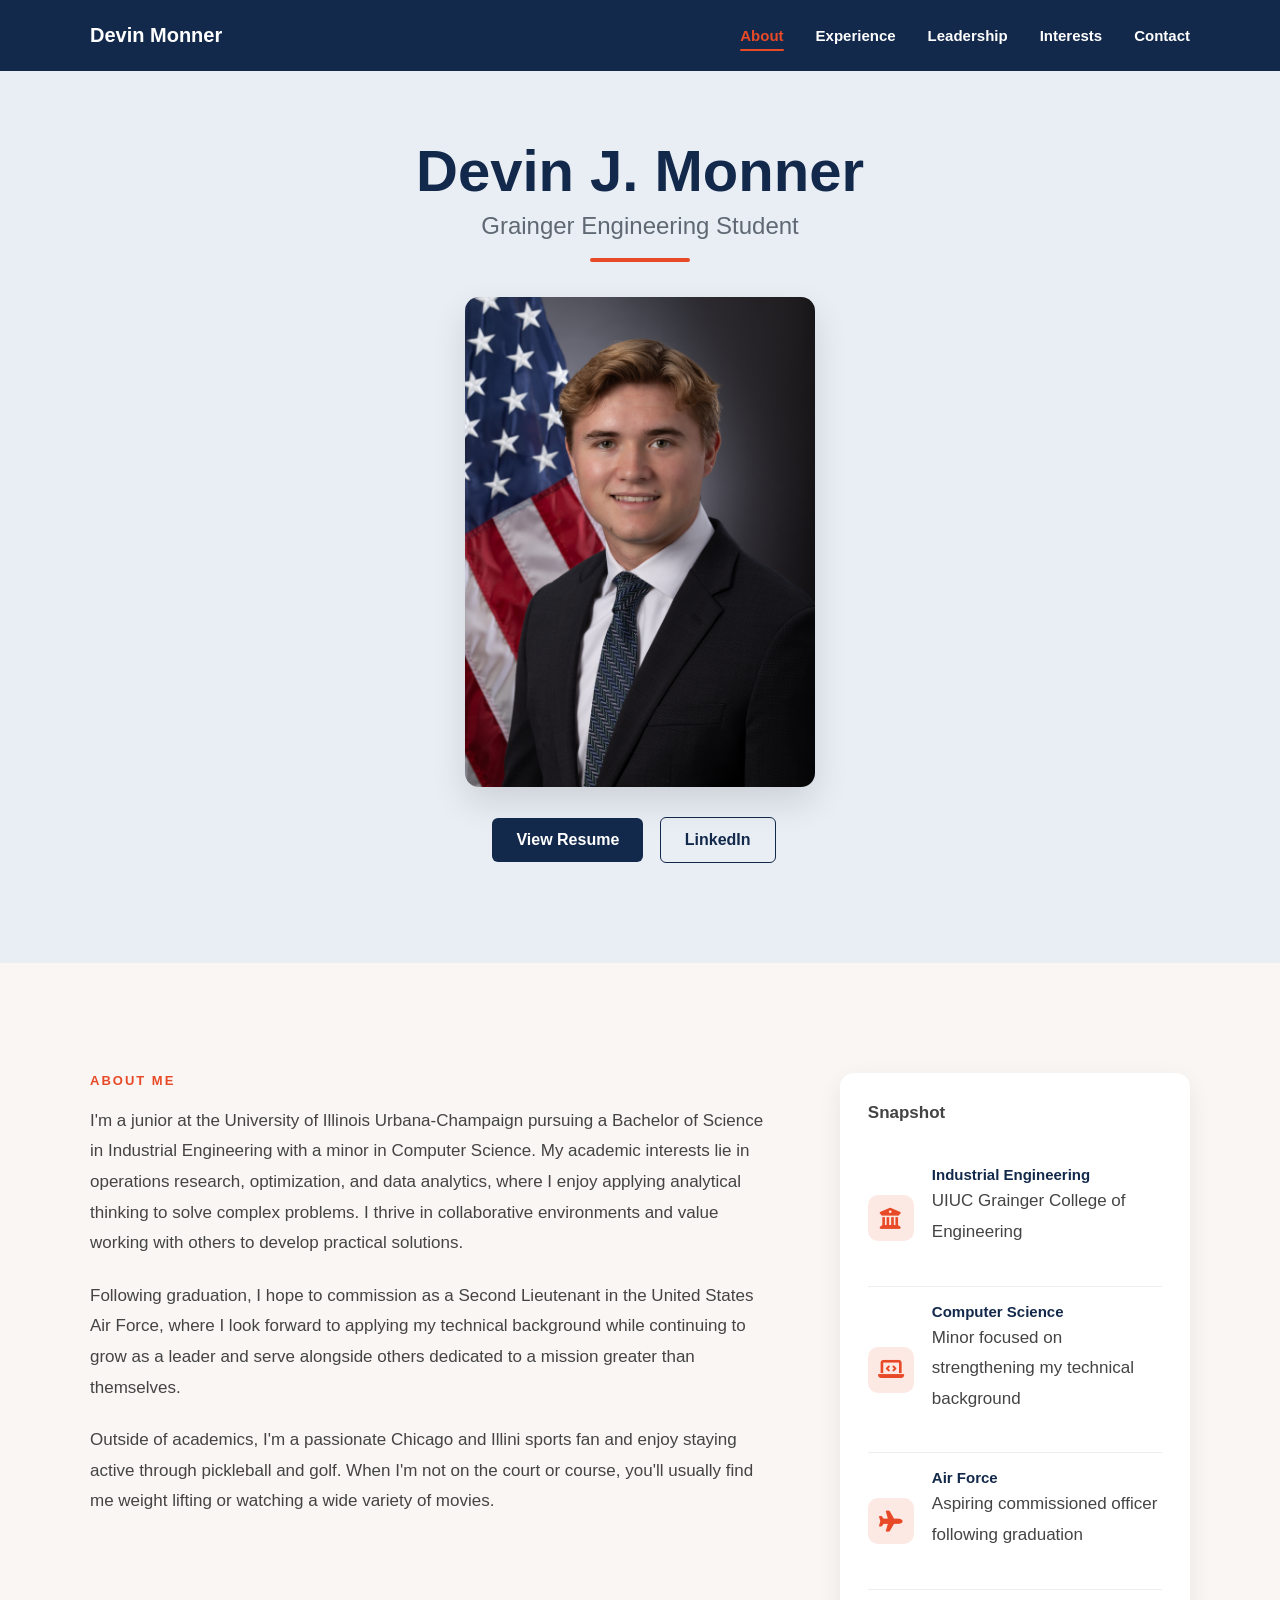
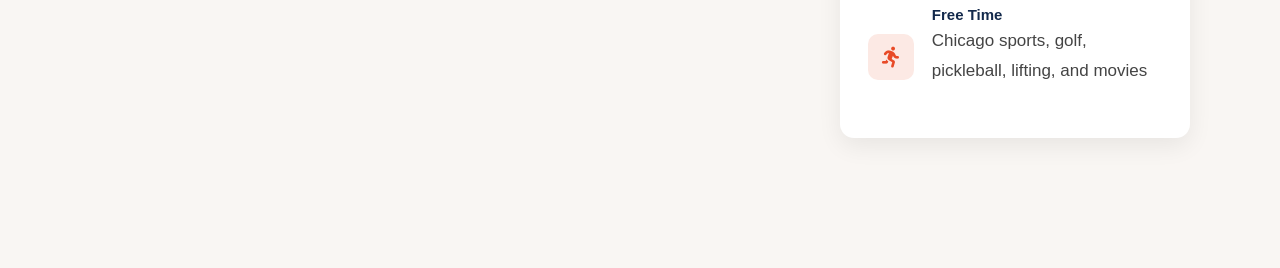
==== index.html @ 485c4b0b "Initial Website Launch" ====
<!DOCTYPE html>
<html lang="en">
<head>
    <meta charset="UTF-8">
    <meta name="viewport" content="width=device-width, initial-scale=1.0">
    <title>Devin Monner</title>
    <link rel="stylesheet" href="style.css">
    <link rel="stylesheet" href="https://cdnjs.cloudflare.com/ajax/libs/font-awesome/6.5.1/css/all.min.css">
</head>

<body>
    <nav class="navbar">
        <a href="index.html" class="logo">Devin Monner</a>
        <ul class="nav-links">
            <li><a href="#about" class="active">About</a></li>
            <li><a href="experience.html">Experience</a></li>
            <li><a href="involvement.html">Leadership</a></li>
            <li><a href="interests.html">Interests</a></li>
            <li><a href="contact.html">Contact</a></li>
        </ul>
    </nav>
    <div class="hero">
        <div class="hero-text">
            <h1>Devin J. Monner</h1>
            <h2>Grainger Engineering Student</h2>
             <div class="hero-image">
            <img src="images/Devin_Monner.jpeg" alt="Professional headshot of Devin Monner">
            </div>
            <div class="hero-buttons">
                <a href="documents/Resume - Devin Monner.pdf" target="_blank" rel="noopener noreferrer" class="button">View Resume</a>
                <a href="https://www.linkedin.com/in/dmonner12" class="button secondary"
                    target="_blank"
                    rel="noopener noreferrer"
                    class="button secondary">
                    LinkedIn
                </a>
            </div>
        </div>
    </div>
    <section class="about-section" id="about">
        <div class="about-grid">
            <div class="about-content">
                <p class="section-label">About Me</p>
                <p>
                    I'm a junior at the University of Illinois Urbana-Champaign pursuing a Bachelor of Science in Industrial Engineering with a minor in Computer Science. My academic interests lie in operations research, optimization, and data analytics, where I enjoy applying analytical thinking to solve complex problems. I thrive in collaborative environments and value working with others to develop practical solutions.
                </p>
                <p>
                    Following graduation, I hope to commission as a Second Lieutenant in the United States Air Force, where I look forward to applying my technical background while continuing to grow as a leader and serve alongside others dedicated to a mission greater than themselves.
                </p>
                <p>
                    Outside of academics, I'm a passionate Chicago and Illini sports fan and enjoy staying active through pickleball and golf. When I'm not on the court or course, you'll usually find me weight lifting or watching a wide variety of movies.
                </p>
            </div>
            <div class="about-card">
                <p class="about-card-title">Snapshot</p>
                <div class="about-item">
                    <div class="about-icon">
                        <i class="fa-solid fa-building-columns"></i>
                    </div>
                    <div>
                        <h3>Industrial Engineering</h3>
                        <p>UIUC Grainger College of Engineering</p>
                    </div>
                </div>
                <div class="about-item">
                    <div class="about-icon">
                        <i class="fa-solid fa-laptop-code"></i>
                    </div>
                    <div>
                        <h3>Computer Science</h3>
                        <p>Minor focused on strengthening my technical background</p>
                    </div>
                </div>
                <div class="about-item">
                    <div class="about-icon">
                        <i class="fa-solid fa-plane"></i>
                    </div>
                    <div>
                        <h3>Air Force</h3>
                        <p>Aspiring commissioned officer following graduation</p>
                    </div>
                </div>
                <div class="about-item">
                    <div class="about-icon">
                        <i class="fa-solid fa-person-running"></i>
                    </div>
                    <div>
                        <h3>Free Time</h3>
                        <p>Chicago sports, golf, pickleball, lifting, and movies</p>
                    </div>
                </div>
            </div>
        </div>
    </section>
</body>
</html>
---- style.css ----
* {
    box-sizing: border-box;
}

html {
    scroll-behavior: smooth;
}

body {
    margin: 0;
    background-color: #f9f6f3;
    font-family: Arial, sans-serif;
    color: #222222;
}

:root {
    --chicago-blue: #41B6E6;
    --chicago-red: #E4002B;
    --chicago-light-blue: #eef8fc;
}

/* NAVBAR */

.navbar {
    width: min(90%, 1100px);
    margin: 0 auto;
    padding: 24px 0;

    display: flex;
    justify-content: space-between;
    align-items: center;

    position: sticky;
    top: 0;
    z-index: 1000;

    background-color: #13294B;
}

.navbar::before {
    content: "";
    position: absolute;
    top: 0;
    bottom: 0;
    left: 50%;

    width: 100vw;

    transform: translateX(-50%);

    background-color: #13294B;
    z-index: -1;
}

.logo {
    color: white;
    font-size: 20px;
    font-weight: bold;
    text-decoration: none;
}

.nav-links {
    display: flex;
    gap: 32px;

    margin: 0;
    padding: 0;

    list-style: none;
}

.nav-links a {
    text-decoration: none;
    color: white;
    font-size: 15px;
    font-weight: 600;

    transition: color 0.2s ease;
}

.nav-links a:hover {
    color: #E84A27;
}

.nav-links a.active {
    color: #E84A27;
    position: relative;
}

.nav-links a.active::after {
    content: "";
    position: absolute;
    left: 0;
    bottom: -7px;

    width: 100%;
    height: 2px;

    background-color: #E84A27;
    border-radius: 2px;
}

/* HERO */

.hero {
    width: min(90%, 900px);
    margin: 0 auto;
    padding: 70px 0 100px;

    display: flex;
    flex-direction: column;
    align-items: center;

    text-align: center;

    position: relative;
}

.hero::before {
    content: "";
    position: absolute;
    top: 0;
    bottom: 0;
    left: 50%;

    width: 100vw;

    transform: translateX(-50%);

    background-color: #e9eef5;
    z-index: -1;
}

.hero-text {
    width: 100%;
    text-align: center;
}

.hero-text h1 {
    margin: 0 0 10px;
    
    font-size: 58px;
    line-height: 1.05;

    color: #13294B;
}

.hero-text h2 {
    margin: 0 0 35px;

    font-size: 24px;
    font-weight: 400;

    color: #5F6873;
}

.hero-text h2::after {
    content: "";
    display: block;

    width: 100px;
    height: 4px;

    margin: 18px auto 0;

    background-color: #E84A27;
    border-radius: 2px;
}

.hero-buttons {
    width: 100%;
    margin-top: 30px;
    text-align: center;
}

.button {
    display: inline-block;

    padding: 13px 24px;

    background-color: #13294B;
    color: white;

    text-decoration: none;
    font-weight: 600;

    border-radius: 6px;

    margin-right: 12px;

    transition:
        transform 0.2s ease,
        background-color 0.2s ease;
}

.button:hover {
    background-color: #173d73;
    transform: translateY(-2px);
}

.secondary {
    background-color: transparent;
    color: #13294B;

    border: 1px solid #13294B;
}

.secondary:hover {
    background-color: #13294B;
    color: white;
}

.hero-image {
    width: 100%;
    display: flex;
    justify-content: center;
    align-items: center;
}

.hero-image img {
    width: 350px;
    max-width: 100%;
    display: block;
    margin: 0 auto;

    border-radius: 14px;
    box-shadow: 0 15px 35px rgba(0, 0, 0, 0.12);
}

/* ABOUT */

.about-section {
    width: min(90%, 1100px);
    margin: 0 auto;

    padding: 110px 0 130px;

    scroll-margin-top: 80px;
}

.about-grid {
    display: grid;
    grid-template-columns: 1.65fr 0.85fr;
    gap: 70px;
    align-items: start;
}

.about-content {
    text-align: left;
}

.section-label {
    margin: 0 0 18px;

    color: #E84A27;

    font-size: 13px;
    font-weight: 700;

    text-transform: uppercase;
    letter-spacing: 2px;
}

.about-content h2 {
    margin: 0 0 30px;

    max-width: 650px;

    font-size: 34px;
    line-height: 1.25;
    font-weight: 700;

    color: #13294B;
}

.about-section p:not(.section-label) {
    margin: 0 0 22px;

    color: #444444;

    font-size: 17px;
    line-height: 1.8;
}

/* ABOUT CARD */

.about-card {
    padding: 25px 28px;

    background-color: #ffffff;
    border-radius: 14px;

    box-shadow: 0 8px 25px rgba(0, 0, 0, 0.07);
}

.about-card-title {
    margin: 0 0 12px;

    color: #13294B;

    font-size: 18px;
    font-weight: 700;
}

.about-item {
    display: flex;
    align-items: center;
    gap: 18px;

    padding: 16px 0;

    border-bottom: 1px solid #eeeeee;
}

.about-item:last-child {
    border-bottom: none;
    padding-bottom: 4px;
}

.about-icon {
    width: 46px;
    height: 46px;

    flex-shrink: 0;

    display: flex;
    align-items: center;
    justify-content: center;

    background-color: #fce9e4;
    color: #E84A27;

    font-size: 21px;

    border-radius: 10px;
}

.about-item h3 {
    margin: 0 0 3px;

    color: #13294B;

    font-size: 15px;
}

.about-item p {
    margin: 0;

    color: #666666;

    font-size: 13px;
    line-height: 1.4;
}

/* EXPERIENCE HERO */

.experience-hero {
    width: min(90%, 900px);
    margin: 0 auto;
    padding: 70px 0;

    position: relative;

    text-align: center;
}

.experience-hero::before {
    content: "";
    position: absolute;
    top: 0;
    bottom: 0;
    left: 50%;

    width: 100vw;

    transform: translateX(-50%);

    background-color: #e9eef5;
    z-index: -1;
}

.experience-hero h1 {
    margin: 0;

    color: #13294B;

    font-size: 58px;
    line-height: 1.05;
}

.experience-hero h1::after {
    content: "";
    display: block;

    width: 100px;
    height: 4px;

    margin: 18px auto 22px;

    background-color: #E84A27;
    border-radius: 2px;
}

/* FEATURED EXPERIENCE */

.experience-section {
    width: min(90%, 1100px);
    margin: 0 auto;
    padding: 80px 0;
}

.experience-heading {
    display: flex;
    justify-content: space-between;
    align-items: flex-start;
    gap: 40px;

    padding-bottom: 30px;

    border-bottom: 1px solid #d8dee7;
}

.experience-company {
    margin: 0 0 10px;

    color: #E84A27;

    font-size: 14px;
    font-weight: 700;

    text-transform: uppercase;
    letter-spacing: 1.5px;
}

.experience-location {
    margin: 0;

    color: #5F6873;

    font-size: 16px;
}

.experience-date {
    flex-shrink: 0;

    margin: 4px 0 0;
    padding: 10px 16px;

    background-color: #e9eef5;
    color: #13294B;

    font-size: 14px;
    font-weight: 700;

    border-radius: 20px;
}

.experience-overview {
    max-width: 850px;
    margin: 32px 0 0;

    color: #444444;

    font-size: 17px;
    line-height: 1.8;
}

/* PROJECT LONGSHOT */

.longshot-section {
    margin-top: 60px;

    display: grid;
    grid-template-columns: 1fr 1.15fr;
    align-items: center;
    gap: 55px;

    padding: 45px;

    background-color: #e9eef5;
    border-radius: 14px;
}

.longshot-image img {
    width: 100%;
    height: 360px;

    display: block;

    object-fit: cover;

    border-radius: 10px;

    box-shadow: 0 12px 30px rgba(19, 41, 75, 0.15);
}

.project-label {
    margin: 0 0 12px;

    color: #E84A27;

    font-size: 13px;
    font-weight: 700;

    text-transform: uppercase;
    letter-spacing: 1.5px;
}

.longshot-content h3 {
    margin: 0 0 22px;

    color: #13294B;

    font-size: 30px;
    line-height: 1.2;
}

.longshot-content p:not(.project-label) {
    margin: 0 0 18px;

    color: #444444;

    font-size: 16px;
    line-height: 1.75;
}

.longshot-content p:last-child {
    margin-bottom: 0;
}

/* CYBER AND PENTAGON PROJECTS */

.project-grid {
    margin-top: 35px;

    display: grid;
    grid-template-columns: 0.8fr 1.2fr;
    gap: 35px;
}

.project-card {
    padding: 38px;

    background-color: #ffffff;

    border: 1px solid #d8dee7;
    border-radius: 14px;

    box-shadow: 0 8px 25px rgba(19, 41, 75, 0.07);
}


.project-card h3 {
    margin: 0 0 20px;

    color: #13294B;

    font-size: 25px;
    line-height: 1.25;
}

.project-card p:not(.project-label) {
    margin: 0 0 18px;

    color: #444444;

    font-size: 16px;
    line-height: 1.75;
}

.project-card p:last-child {
    margin-bottom: 0;
}

.pentagon-image {
    margin-bottom: 24px;

    overflow: hidden;

    border-radius: 10px;
}

.pentagon-image img {
    width: 100%;
    height: 280px;

    display: block;

    object-fit: cover;
    object-position: center top;

    border-radius: 10px;
}

/* SKILLS GAINED */

.skills-section {
    margin-top: 35px;
    padding: 24px 28px;
    
    display: flex;
    align-items: flex-start;
    gap: 30px;

    background-color: #e9eef5;

    border-left: 4px solid #E84A27;
    border-radius: 10px;
}

.skills-section h3 {
    flex-shrink: 0;

    margin: 9px 0 0;

    color: #13294B;

    font-size: 18px;
}

.skills-list {
    margin: 0;
    padding: 0;

    display: flex;
    flex-wrap: wrap;
    gap: 10px;

    list-style: none;
}

.skills-list li {
    padding: 8px 13px;

    background-color: #ffffff;
    color: #13294B;

    font-size: 13px;
    font-weight: 600;

    border: 1px solid #d2dae5;
    border-radius: 18px;
}

/* BEYOND THE INTERNSHIP */

.beyond-section {
    width: min(90%, 1100px);
    margin: 0 auto;
    padding: 80px 0 100px;

    display: grid;
    grid-template-columns: 1fr 1fr;
    align-items: center;
    gap: 65px;

    position: relative;
}

.beyond-section::before {
    content: "";
    position: absolute;
    top: 0;
    bottom: 0;
    left: 50%;

    width: 100vw;

    transform: translateX(-50%);

    background-color: #e9eef5;
    z-index: -1;
}

.beyond-label {
    margin: 0 0 12px;

    color: #E84A27;

    font-size: 13px;
    font-weight: 700;

    text-transform: uppercase;
    letter-spacing: 1.5px;
}

.beyond-content h2 {
    margin: 0 0 25px;

    color: #13294B;

    font-size: 38px;
    line-height: 1.2;
}

.beyond-content p:not(.beyond-label) {
    margin: 0 0 18px;

    color: #444444;

    font-size: 16px;
    line-height: 1.8;
}

.beyond-content p:last-child {
    margin-bottom: 0;
}

.beyond-image img {
    width: 100%;
    height: 390px;

    display: block;

    object-fit: cover;

    border-radius: 14px;

    box-shadow: 0 14px 35px rgba(19, 41, 75, 0.15);
}

/* LEADERSHIP HERO */

.leadership-hero {
    width: min(90%, 900px);
    margin: 0 auto;
    padding: 70px 0;

    position: relative;
    text-align: center;
}

.leadership-hero::before {
    content: "";
    position: absolute;
    top: 0;
    bottom: 0;
    left: 50%;

    width: 100vw;

    transform: translateX(-50%);

    background-color: #e9eef5;
    z-index: -1;
}

.leadership-hero h1 {
    margin: 0;

    color: #13294B;

    font-size: 54px;
    line-height: 1.05;
}

.leadership-hero h1::after {
    content: "";
    display: block;

    width: 100px;
    height: 4px;

    margin: 18px auto 0;

    background-color: #E84A27;

    border-radius: 2px;
}


/* INVOLVEMENT SECTIONS */

.involvement-section {
    width: min(90%, 1100px);
    margin: 0 auto;

    padding: 90px 0 110px;
}

.involvement-row {
    display: grid;
    grid-template-columns: 1fr 1fr;

    gap: 65px;
    align-items: center;

    padding: 65px 0;

    border-bottom: 1px solid #d8dee7;
}

.involvement-row:first-child {
    padding-top: 0;
}

.involvement-row:last-child {
    padding-bottom: 0;
    border-bottom: none;
}


/* ALTERNATING LAYOUT */

.involvement-row.reverse .involvement-image {
    order: 2;
}

.involvement-row.reverse .involvement-content {
    order: 1;
}


/* IMAGES */

.involvement-image img {
    width: 100%;
    height: 360px;

    display: block;

    object-fit: cover;

    border-radius: 14px;

    box-shadow: 0 12px 30px rgba(19, 41, 75, 0.13);
}


/* TEXT */

.involvement-label {
    margin: 0 0 12px;

    color: #E84A27;

    font-size: 13px;
    font-weight: 700;

    text-transform: uppercase;
    letter-spacing: 1.5px;
}

.involvement-content h2 {
    margin: 0 0 10px;

    color: #13294B;

    font-size: 32px;
    line-height: 1.2;
}

.involvement-subtitle {
    margin: 0 0 24px;

    color: #5F6873;

    font-size: 15px;
    font-weight: 600;
}

.involvement-content > p:not(.involvement-label):not(.involvement-subtitle) {
    margin: 0 0 18px;

    color: #444444;

    font-size: 16px;
    line-height: 1.75;
}


/* ROTC ROLES */

.involvement-role {
    margin-top: 22px;
    padding-left: 18px;

    border-left: 3px solid #E84A27;
}

.involvement-role h3 {
    margin: 0 0 7px;

    color: #13294B;

    font-size: 17px;
}

.involvement-role p {
    margin: 0;

    color: #555555;

    font-size: 15px;
    line-height: 1.65;
}

/* INTERESTS HERO */

.interests-hero {
    width: min(90%, 900px);
    margin: 0 auto;
    padding: 70px 0;

    position: relative;

    text-align: center;
}

.interests-hero::before {
    content: "";
    position: absolute;
    top: 0;
    bottom: 0;
    left: 50%;

    width: 100vw;

    transform: translateX(-50%);

    background-color: #e9eef5;

    z-index: -1;
}

.interests-hero h1 {
    margin: 0;

    color: #13294B;

    font-size: 58px;
    line-height: 1.05;
}

.interests-hero h1::after {
    content: "";
    display: block;

    width: 100px;
    height: 4px;

    margin: 18px auto 0;

    background-color: #E84A27;

    border-radius: 2px;
}


/* SPORTS SECTION */

.sports-section {
    width: min(90%, 1100px);
    margin: 0 auto;

    padding: 90px 0 110px;

    position: relative;
}

.sports-section::before {
    content: "";
    position: absolute;
    top: 0;
    bottom: 0;
    left: 50%;

    width: 100vw;

    transform: translateX(-50%);

    background-color: var(--chicago-light-blue);

    z-index: -1;
}

.sports-heading {
    max-width: 720px;

    margin-bottom: 35px;
}

.sports-label {
    margin: 0 0 12px;

    color: var(--chicago-red);

    font-size: 13px;
    font-weight: 700;

    text-transform: uppercase;
    letter-spacing: 1.5px;
}

.sports-heading h2 {
    margin: 0 0 16px;

    color: #13294B;

    font-size: 40px;
}

.chicago-stars {
    display: flex;
    align-items: center;
    gap: 12px;

    margin: 18px 0 20px;
}

.chicago-stars::before,
.chicago-stars::after {
    content: "";

    width: 55px;
    height: 2px;

    background-color: var(--chicago-blue);
}

.chicago-star {
    color: var(--chicago-red);

    font-size: 18px;
    line-height: 1;
}

.sports-heading > p:not(.sports-label) {
    margin: 0;

    color: #555555;

    font-size: 17px;
    line-height: 1.7;
}


/* HONORABLE MENTION */

.honorable-mention {
    display: flex;
    align-items: center;

    gap: 16px;

    margin-bottom: 45px;
    padding: 18px 22px;

    background-color: #ffffff;

    border-left: 4px solid var(--chicago-red);
    border-radius: 10px;

    box-shadow: 0 6px 18px rgba(19, 41, 75, 0.06)
}

.honorable-mention i {
    color: var(--chicago-red);

    font-size: 22px;
}

.honorable-mention span {
    display: block;

    margin-bottom: 3px;

    color: #13294B;

    font-size: 13px;
    font-weight: 700;

    text-transform: uppercase;
    letter-spacing: 1px;
}

.honorable-mention p {
    margin: 0;

    color: #444444;

    font-size: 15px;
}


/* VIDEO */

.sports-video {
    position: relative;

    width: 100%;
    aspect-ratio: 16 / 9;

    overflow: hidden;

    background-color: #000000;

    border-radius: 12px;
}

.sports-video iframe {
    width: 100%;
    height: 100%;

    display: block;

    border: 0;
}


/* NUMBER ONE FEATURE */

.sports-feature {
    display: grid;
    grid-template-columns: 1.35fr 0.65fr;

    gap: 45px;
    align-items: center;

    padding: 38px;

    background-color: #111111;

    border: 1px solid #2b2b2b;
    border-radius: 16px;

    box-shadow: 0 14px 32px rgba(0, 0, 0, 0.18);

    border-top: 5px solid #CF0A2C
}

.sports-feature-content {
    color: white;
}

.sports-rank {
    margin-bottom: 10px;

    color: var(--chicago-red);

    font-size: 42px;
    font-weight: 800;

    line-height: 1;
}

.sports-team {
    margin: 0 0 8px;

    color: var(--chicago-red);

    font-size: 12px;
    font-weight: 700;

    text-transform: uppercase;
    letter-spacing: 1.5px;
}

.sports-feature h3 {
    margin: 0 0 12px;

    color: #ffffff;

    font-size: 30px;
    line-height: 1.2;
}

.sports-date {
    margin: 0 0 18px;

    color: #5F6873;

    font-size: 14px;
    font-weight: 600;
}

.sports-feature .sports-date {
    color: #c9c9c9;
}

.sports-feature-content > p:last-child {
    margin: 0;

    color: #e5e5e5;

    font-size: 15px;
    line-height: 1.7;
}


/* SPORTS GRID */

.sports-grid {
    display: grid;
    grid-template-columns: 1fr 1fr;

    gap: 28px;

    margin-top: 28px;
}

.sports-card {
    overflow: hidden;

    background-color: #ffffff;

    border: 1px solid #cfeaf5;
    border-radius: 14px;

    box-shadow: 0 8px 25px rgba(19, 41, 75, 0.07);

    transition:
        transform 0.2s ease,
        box-shadow 0.2s ease;
}

.sports-card:hover {
    transform: translateY(-4px);

    box-shadow: 0 14px 30px rgba(19, 41, 75, 0.12);
}

.sports-card .sports-video {
    border-radius: 0;
}

.sports-card-content {
    padding: 26px;
}

.sports-card .sports-rank {
    font-size: 32px;
}

.sports-card h3 {
    margin: 0 0 12px;

    color: #13294B;

    font-size: 21px;
    line-height: 1.3;
}

.sports-card .sports-date {
    margin-bottom: 0;
}


/* COMMENTARY */

.sports-commentary {
    display: flex;
    align-items: center;

    gap: 16px;

    margin-top: 35px;
    padding: 20px 24px;

    background-color: #ffffff;

    border-left: 4px solid var(--chicago-blue);
    border-radius: 10px;

    box-shadow: 0 6px 18px rgba(19, 41, 75, 0.06);
}

.sports-commentary i {
    color: var(--chicago-red);

    font-size: 20px;
}

.sports-commentary p {
    margin: 0;

    color: #444444;

    font-size: 15px;
    line-height: 1.6;
}

.sports-commentary strong {
    color: #13294B;
}

/* MOVIES SECTION */

.movies-section {
    width: min(90%, 1100px);
    margin: 0 auto;

    padding: 100px 0 120px;

    position: relative;
}

.movies-section::before {
    content: "";
    position: absolute;
    top: 0;
    bottom: 0;
    left: 50%;

    width: 100vw;

    transform: translateX(-50%);

    background-color: #111111;

    z-index: -1;
}


/* MOVIE HEADING */

.movies-heading {
    max-width: 700px;

    margin: 0 auto 55px;

    text-align: center;
}

.movies-label {
    margin: 0 0 12px;

    color: #d4af37;

    font-size: 13px;
    font-weight: 700;

    text-transform: uppercase;
    letter-spacing: 3px;
}

.movies-heading h2 {
    margin: 0;

    color: #ffffff;

    font-size: 42px;
}

.movies-heading > p:last-child {
    margin: 18px 0 0;

    color: #b8b8b8;

    font-size: 16px;
    line-height: 1.7;
}


/* CINEMA DIVIDER */

.movies-divider {
    display: flex;
    align-items: center;
    justify-content: center;

    gap: 15px;

    margin: 20px 0;
}

.movies-divider span {
    width: 65px;
    height: 1px;

    background-color: #d4af37;
}

.movies-divider i {
    color: #d4af37;

    font-size: 17px;
}


/* MOVIE GRID */

.movies-grid {
    display: grid;
    grid-template-columns: repeat(5, 1fr);

    gap: 20px;

    align-items: start;
}


/* MOVIE CARDS */

.movie-card {
    transition:
        transform 0.25s ease,
        opacity 0.25s ease;
}

.movie-card:hover {
    transform: translateY(-8px);
}


/* POSTERS */

.movie-poster {
    position: relative;

    overflow: hidden;

    aspect-ratio: 2 / 3;

    background-color: #222222;

    border-radius: 8px;

    box-shadow: 0 14px 30px rgba(0, 0, 0, 0.35);
}

.movie-poster img {
    width: 100%;
    height: 100%;

    display: block;

    object-fit: cover;

    transition: transform 0.35s ease;
}

.movie-card:hover .movie-poster img {
    transform: scale(1.04);
}


/* YEAR OVERLAY */

.movie-overlay {
    position: absolute;

    bottom: 0;
    left: 0;
    right: 0;

    padding: 35px 14px 12px;

    background: linear-gradient(
        to top,
        rgba(0, 0, 0, 0.9),
        transparent
    );
}

.movie-overlay span {
    color: #d4af37;

    font-size: 12px;
    font-weight: 700;

    letter-spacing: 1px;
}


/* MOVIE INFO */

.movie-info {
    padding-top: 16px;
}

.movie-number {
    margin: 0 0 6px;

    color: #d4af37;

    font-size: 12px;
    font-weight: 700;

    letter-spacing: 1.5px;
}

.movie-info h3 {
    margin: 0 0 5px;

    color: #ffffff;

    font-size: 18px;
    line-height: 1.25;
}

.movie-info > p:last-child {
    margin: 0;

    color: #8f8f8f;

    font-size: 13px;
}

/* CONTACT HERO */

.contact-hero {
    width: min(90%, 900px);
    margin: 0 auto;
    padding: 70px 0;

    position: relative;

    text-align: center;
}

.contact-hero::before {
    content: "";
    position: absolute;
    top: 0;
    bottom: 0;
    left: 50%;

    width: 100vw;

    transform: translateX(-50%);

    background-color: #e9eef5;

    z-index: -1;
}

.contact-hero h1 {
    margin: 0;

    color: #13294B;

    font-size: 58px;
    line-height: 1.05;
}

.contact-hero h1::after {
    content: "";
    display: block;

    width: 100px;
    height: 4px;

    margin: 18px auto 0;

    background-color: #E84A27;

    border-radius: 2px;
}


/* CONTACT SECTION */

.contact-section {
    width: min(90%, 1100px);
    margin: 0 auto;

    padding: 90px 0 110px;
}

.contact-intro {
    max-width: 700px;

    margin-bottom: 45px;
}

.contact-label,
.contact-form-label,
.contact-card-label {
    margin: 0 0 10px;

    color: #E84A27;

    font-size: 13px;
    font-weight: 700;

    text-transform: uppercase;
    letter-spacing: 1.5px;
}

.contact-intro h2 {
    margin: 0 0 15px;

    color: #13294B;

    font-size: 40px;
}

.contact-intro > p:last-child {
    margin: 0;

    color: #555555;

    font-size: 17px;
    line-height: 1.7;
}

/* CONTACT LINKS */

.contact-links-grid {
    display: grid;
    grid-template-columns: repeat(3, 1fr);

    gap: 24px;

    margin-top: 45px;
}

.contact-link-card {
    position: relative;

    display: flex;
    flex-direction: column;

    min-height: 240px;

    padding: 32px;

    background-color: #ffffff;
    color: inherit;

    border: 1px solid #d8dee7;
    border-radius: 14px;

    text-decoration: none;

    box-shadow: 0 8px 25px rgba(19, 41, 75, 0.06);

    transition:
        transform 0.2s ease,
        box-shadow 0.2s ease,
        border-color 0.2s ease;
}

.contact-link-card:hover {
    transform: translateY(-5px);

    border-color: #13294B;

    box-shadow: 0 15px 32px rgba(19, 41, 75, 0.12);
}

.contact-icon {
    width: 54px;
    height: 54px;

    display: flex;
    align-items: center;
    justify-content: center;

    margin-bottom: 28px;

    background-color: #fce9e4;
    color: #E84A27;

    font-size: 22px;

    border-radius: 11px;
}

.contact-card-label {
    margin: 0 0 8px;

    color: #E84A27;

    font-size: 12px;
    font-weight: 700;

    text-transform: uppercase;
    letter-spacing: 1.5px;
}

.contact-link-content h3 {
    margin: 0 0 9px;

    color: #13294B;

    font-size: 21px;
}

.contact-link-content > p:last-child {
    margin: 0;

    color: #666666;

    font-size: 14px;
    line-height: 1.5;
}

.contact-arrow {
    position: absolute;

    top: 30px;
    right: 30px;

    color: #9aa3ae;

    font-size: 14px;

    transition:
        color 0.2s ease,
        transform 0.2s ease;
}

.contact-link-card:hover .contact-arrow {
    color: #E84A27;

    transform: translate(2px, -2px);
}

/* RESPONSIVE */

@media (max-width: 800px) {

    .navbar {
        flex-direction: column;
        gap: 18px;
    }

    .nav-links {
        gap: 18px;
        flex-wrap: wrap;
        justify-content: center;
    }

    .hero {
        flex-direction: column;

        margin-top: 45px;

        text-align: center;
    }

    .hero-text {
        text-align: center;
    }

    .hero-text h1 {
        font-size: 44px;
    }

    .hero-image img {
        width: min(300px, 80vw);
    }

    .about-content {
        margin: 0 auto;
    }

    .about-grid {
        grid-template-columns: 1fr;
        gap: 45px;
    }

    .about-content h2 {
        font-size: 28px;
    }

    .about-card {
        padding: 28px;
    }

    .experience-heading {
        flex-direction: column;
        gap: 20px;
    }

    .experience-heading h2 {
        font-size: 30px;
    }

    .longshot-image img {
        height: 300px;
    }

    .longshot-content h3 {
        font-size: 26px;
    }

    .project-grid {
        grid-template-columns: 1fr;
    }

    .project-card {
        padding: 30px;
    }

    .skills-section {
        flex-direction: column;
        gap: 16px;

        padding: 24px;
    }

    .skills-section h3 {
        margin-top: 0;
    }

    .beyond-section {
        gap: 35px;

        padding: 60px 0 70px;
    }

    .beyond-content h2 {
        font-size: 30px;
    }

    .beyond-image img {
        height: 320px;
    }

    .involvement-row {
        grid-template-columns: 1fr;

        gap: 30px;
        padding: 50px 0;
    }

    .involvement-row.reverse .involvement-image,
    .involvement-row.reverse .involvement-content {
        order: initial;
    }

    .involvement-image img {
        height: 300px;
    }

    .involvement-content h2 {
        font-size: 27px;
    }

    .leadership-hero h1 {
        font-size: 42px;
    }

    .interests-hero h1 {
        font-size: 44px;
    }

    .sports-heading h2 {
        font-size: 32px
    }

    .sports-feature {
        grid-template-columns: 1fr;

        gap: 25px;

        padding: 25px;
    }

    .sports-feature h3 {
        font-size: 25px;
    }

    .sports-grid {
        grid-template-columns: 1fr;
    }

    .sports-card-content {
        padding: 22px;
    }

    .honorable-mention,
    .sports-commentary {
        align-items: flex-start;
    }

    .movies-heading h2 {
        font-size: 34px;
    }

    .movies-grid {
        grid-template-columns: repeat(2, 1fr);
    }

    .movie-info h3 {
        font-size: 17px;
    }

    .contact-hero h1 {
        font-size: 44px;
    }

    .contact-intro h2 {
        font-size: 32px;
    }

    .contact-links-grid {
        grid-template-columns: 1fr;
    }

    .contact-link-card {
        min-height: 200px;
    }
}

@media (max-width: 500px) {
    .movies-grid {
        grid-template-columns: 1fr 1fr;
    }
}
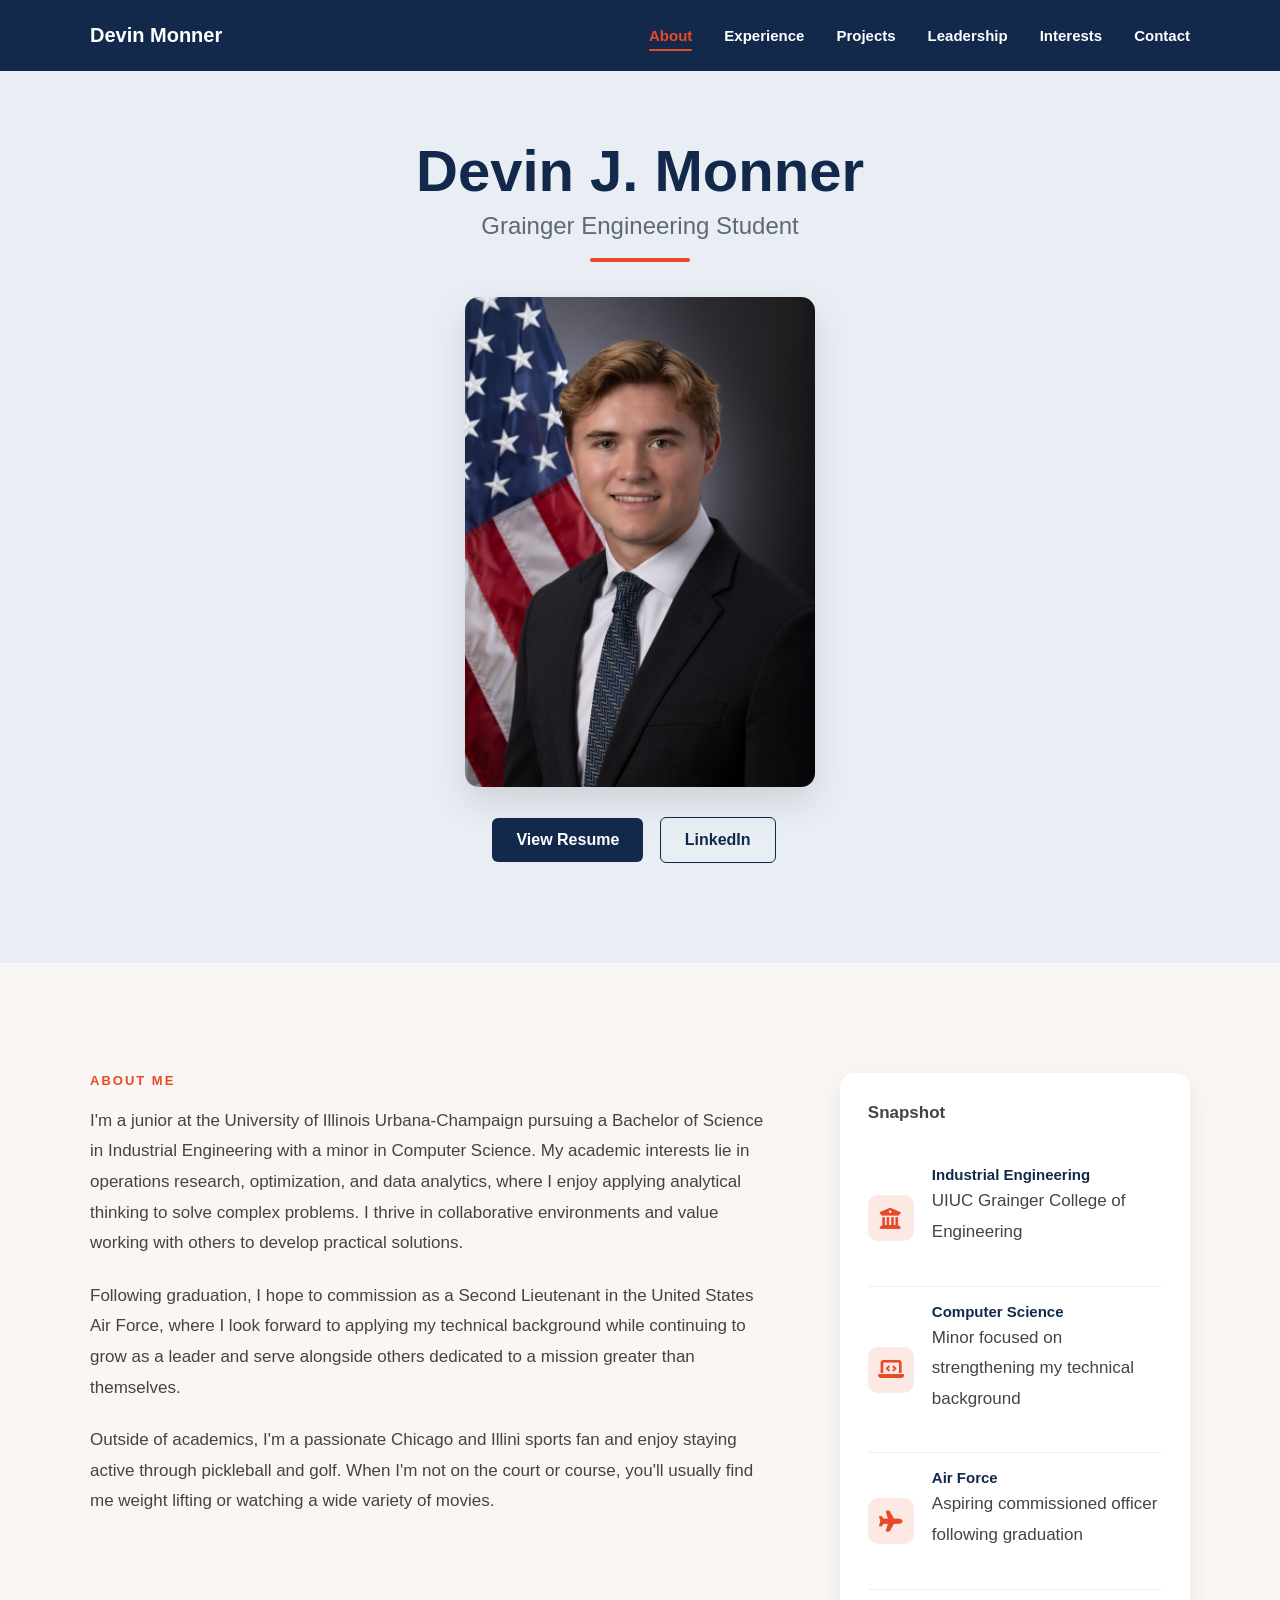
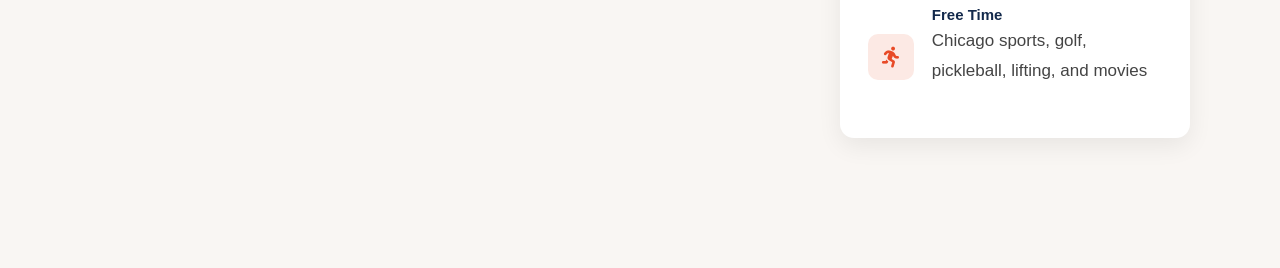
==== commit 44085f9d: "Local website updates including projects page" ====
--- a/index.html
+++ b/index.html
@@ -1,96 +1,97 @@
-<!DOCTYPE html>
-<html lang="en">
-<head>
-    <meta charset="UTF-8">
-    <meta name="viewport" content="width=device-width, initial-scale=1.0">
-    <title>Devin Monner</title>
-    <link rel="stylesheet" href="style.css">
-    <link rel="stylesheet" href="https://cdnjs.cloudflare.com/ajax/libs/font-awesome/6.5.1/css/all.min.css">
-</head>
-
-<body>
-    <nav class="navbar">
-        <a href="index.html" class="logo">Devin Monner</a>
-        <ul class="nav-links">
-            <li><a href="#about" class="active">About</a></li>
-            <li><a href="experience.html">Experience</a></li>
-            <li><a href="involvement.html">Leadership</a></li>
-            <li><a href="interests.html">Interests</a></li>
-            <li><a href="contact.html">Contact</a></li>
-        </ul>
-    </nav>
-    <div class="hero">
-        <div class="hero-text">
-            <h1>Devin J. Monner</h1>
-            <h2>Grainger Engineering Student</h2>
-             <div class="hero-image">
-            <img src="images/Devin_Monner.jpeg" alt="Professional headshot of Devin Monner">
-            </div>
-            <div class="hero-buttons">
-                <a href="documents/Resume - Devin Monner.pdf" target="_blank" rel="noopener noreferrer" class="button">View Resume</a>
-                <a href="https://www.linkedin.com/in/dmonner12" class="button secondary"
-                    target="_blank"
-                    rel="noopener noreferrer"
-                    class="button secondary">
-                    LinkedIn
-                </a>
-            </div>
-        </div>
-    </div>
-    <section class="about-section" id="about">
-        <div class="about-grid">
-            <div class="about-content">
-                <p class="section-label">About Me</p>
-                <p>
-                    I'm a junior at the University of Illinois Urbana-Champaign pursuing a Bachelor of Science in Industrial Engineering with a minor in Computer Science. My academic interests lie in operations research, optimization, and data analytics, where I enjoy applying analytical thinking to solve complex problems. I thrive in collaborative environments and value working with others to develop practical solutions.
-                </p>
-                <p>
-                    Following graduation, I hope to commission as a Second Lieutenant in the United States Air Force, where I look forward to applying my technical background while continuing to grow as a leader and serve alongside others dedicated to a mission greater than themselves.
-                </p>
-                <p>
-                    Outside of academics, I'm a passionate Chicago and Illini sports fan and enjoy staying active through pickleball and golf. When I'm not on the court or course, you'll usually find me weight lifting or watching a wide variety of movies.
-                </p>
-            </div>
-            <div class="about-card">
-                <p class="about-card-title">Snapshot</p>
-                <div class="about-item">
-                    <div class="about-icon">
-                        <i class="fa-solid fa-building-columns"></i>
-                    </div>
-                    <div>
-                        <h3>Industrial Engineering</h3>
-                        <p>UIUC Grainger College of Engineering</p>
-                    </div>
-                </div>
-                <div class="about-item">
-                    <div class="about-icon">
-                        <i class="fa-solid fa-laptop-code"></i>
-                    </div>
-                    <div>
-                        <h3>Computer Science</h3>
-                        <p>Minor focused on strengthening my technical background</p>
-                    </div>
-                </div>
-                <div class="about-item">
-                    <div class="about-icon">
-                        <i class="fa-solid fa-plane"></i>
-                    </div>
-                    <div>
-                        <h3>Air Force</h3>
-                        <p>Aspiring commissioned officer following graduation</p>
-                    </div>
-                </div>
-                <div class="about-item">
-                    <div class="about-icon">
-                        <i class="fa-solid fa-person-running"></i>
-                    </div>
-                    <div>
-                        <h3>Free Time</h3>
-                        <p>Chicago sports, golf, pickleball, lifting, and movies</p>
-                    </div>
-                </div>
-            </div>
-        </div>
-    </section>
-</body>
+<!DOCTYPE html>
+<html lang="en">
+<head>
+    <meta charset="UTF-8">
+    <meta name="viewport" content="width=device-width, initial-scale=1.0">
+    <title>Devin Monner</title>
+    <link rel="stylesheet" href="style.css">
+    <link rel="stylesheet" href="https://cdnjs.cloudflare.com/ajax/libs/font-awesome/6.5.1/css/all.min.css">
+</head>
+
+<body>
+    <nav class="navbar">
+        <a href="index.html" class="logo">Devin Monner</a>
+        <ul class="nav-links">
+            <li><a href="#about" class="active">About</a></li>
+            <li><a href="experience.html">Experience</a></li>
+            <li><a href="projects.html">Projects</a></li>
+            <li><a href="involvement.html">Leadership</a></li>
+            <li><a href="interests.html">Interests</a></li>
+            <li><a href="contact.html">Contact</a></li>
+        </ul>
+    </nav>
+    <div class="hero">
+        <div class="hero-text">
+            <h1>Devin J. Monner</h1>
+            <h2>Grainger Engineering Student</h2>
+             <div class="hero-image">
+            <img src="images/Devin_Monner.jpeg" alt="Professional headshot of Devin Monner">
+            </div>
+            <div class="hero-buttons">
+                <a href="documents/Resume - Devin Monner.pdf" target="_blank" rel="noopener noreferrer" class="button">View Resume</a>
+                <a href="https://www.linkedin.com/in/dmonner12" class="button secondary"
+                    target="_blank"
+                    rel="noopener noreferrer"
+                    class="button secondary">
+                    LinkedIn
+                </a>
+            </div>
+        </div>
+    </div>
+    <section class="about-section" id="about">
+        <div class="about-grid">
+            <div class="about-content">
+                <p class="section-label">About Me</p>
+                <p>
+                    I'm a junior at the University of Illinois Urbana-Champaign pursuing a Bachelor of Science in Industrial Engineering with a minor in Computer Science. My academic interests lie in operations research, optimization, and data analytics, where I enjoy applying analytical thinking to solve complex problems. I thrive in collaborative environments and value working with others to develop practical solutions.
+                </p>
+                <p>
+                    Following graduation, I hope to commission as a Second Lieutenant in the United States Air Force, where I look forward to applying my technical background while continuing to grow as a leader and serve alongside others dedicated to a mission greater than themselves.
+                </p>
+                <p>
+                    Outside of academics, I'm a passionate Chicago and Illini sports fan and enjoy staying active through pickleball and golf. When I'm not on the court or course, you'll usually find me weight lifting or watching a wide variety of movies.
+                </p>
+            </div>
+            <div class="about-card">
+                <p class="about-card-title">Snapshot</p>
+                <div class="about-item">
+                    <div class="about-icon">
+                        <i class="fa-solid fa-building-columns"></i>
+                    </div>
+                    <div>
+                        <h3>Industrial Engineering</h3>
+                        <p>UIUC Grainger College of Engineering</p>
+                    </div>
+                </div>
+                <div class="about-item">
+                    <div class="about-icon">
+                        <i class="fa-solid fa-laptop-code"></i>
+                    </div>
+                    <div>
+                        <h3>Computer Science</h3>
+                        <p>Minor focused on strengthening my technical background</p>
+                    </div>
+                </div>
+                <div class="about-item">
+                    <div class="about-icon">
+                        <i class="fa-solid fa-plane"></i>
+                    </div>
+                    <div>
+                        <h3>Air Force</h3>
+                        <p>Aspiring commissioned officer following graduation</p>
+                    </div>
+                </div>
+                <div class="about-item">
+                    <div class="about-icon">
+                        <i class="fa-solid fa-person-running"></i>
+                    </div>
+                    <div>
+                        <h3>Free Time</h3>
+                        <p>Chicago sports, golf, pickleball, lifting, and movies</p>
+                    </div>
+                </div>
+            </div>
+        </div>
+    </section>
+</body>
 </html>
--- a/style.css
+++ b/style.css
@@ -1,1903 +1,2233 @@
-* {
-    box-sizing: border-box;
-}
-
-html {
-    scroll-behavior: smooth;
-}
-
-body {
-    margin: 0;
-    background-color: #f9f6f3;
-    font-family: Arial, sans-serif;
-    color: #222222;
-}
-
-:root {
-    --chicago-blue: #41B6E6;
-    --chicago-red: #E4002B;
-    --chicago-light-blue: #eef8fc;
-}
-
-/* NAVBAR */
-
-.navbar {
-    width: min(90%, 1100px);
-    margin: 0 auto;
-    padding: 24px 0;
-
-    display: flex;
-    justify-content: space-between;
-    align-items: center;
-
-    position: sticky;
-    top: 0;
-    z-index: 1000;
-
-    background-color: #13294B;
-}
-
-.navbar::before {
-    content: "";
-    position: absolute;
-    top: 0;
-    bottom: 0;
-    left: 50%;
-
-    width: 100vw;
-
-    transform: translateX(-50%);
-
-    background-color: #13294B;
-    z-index: -1;
-}
-
-.logo {
-    color: white;
-    font-size: 20px;
-    font-weight: bold;
-    text-decoration: none;
-}
-
-.nav-links {
-    display: flex;
-    gap: 32px;
-
-    margin: 0;
-    padding: 0;
-
-    list-style: none;
-}
-
-.nav-links a {
-    text-decoration: none;
-    color: white;
-    font-size: 15px;
-    font-weight: 600;
-
-    transition: color 0.2s ease;
-}
-
-.nav-links a:hover {
-    color: #E84A27;
-}
-
-.nav-links a.active {
-    color: #E84A27;
-    position: relative;
-}
-
-.nav-links a.active::after {
-    content: "";
-    position: absolute;
-    left: 0;
-    bottom: -7px;
-
-    width: 100%;
-    height: 2px;
-
-    background-color: #E84A27;
-    border-radius: 2px;
-}
-
-/* HERO */
-
-.hero {
-    width: min(90%, 900px);
-    margin: 0 auto;
-    padding: 70px 0 100px;
-
-    display: flex;
-    flex-direction: column;
-    align-items: center;
-
-    text-align: center;
-
-    position: relative;
-}
-
-.hero::before {
-    content: "";
-    position: absolute;
-    top: 0;
-    bottom: 0;
-    left: 50%;
-
-    width: 100vw;
-
-    transform: translateX(-50%);
-
-    background-color: #e9eef5;
-    z-index: -1;
-}
-
-.hero-text {
-    width: 100%;
-    text-align: center;
-}
-
-.hero-text h1 {
-    margin: 0 0 10px;
-    
-    font-size: 58px;
-    line-height: 1.05;
-
-    color: #13294B;
-}
-
-.hero-text h2 {
-    margin: 0 0 35px;
-
-    font-size: 24px;
-    font-weight: 400;
-
-    color: #5F6873;
-}
-
-.hero-text h2::after {
-    content: "";
-    display: block;
-
-    width: 100px;
-    height: 4px;
-
-    margin: 18px auto 0;
-
-    background-color: #E84A27;
-    border-radius: 2px;
-}
-
-.hero-buttons {
-    width: 100%;
-    margin-top: 30px;
-    text-align: center;
-}
-
-.button {
-    display: inline-block;
-
-    padding: 13px 24px;
-
-    background-color: #13294B;
-    color: white;
-
-    text-decoration: none;
-    font-weight: 600;
-
-    border-radius: 6px;
-
-    margin-right: 12px;
-
-    transition:
-        transform 0.2s ease,
-        background-color 0.2s ease;
-}
-
-.button:hover {
-    background-color: #173d73;
-    transform: translateY(-2px);
-}
-
-.secondary {
-    background-color: transparent;
-    color: #13294B;
-
-    border: 1px solid #13294B;
-}
-
-.secondary:hover {
-    background-color: #13294B;
-    color: white;
-}
-
-.hero-image {
-    width: 100%;
-    display: flex;
-    justify-content: center;
-    align-items: center;
-}
-
-.hero-image img {
-    width: 350px;
-    max-width: 100%;
-    display: block;
-    margin: 0 auto;
-
-    border-radius: 14px;
-    box-shadow: 0 15px 35px rgba(0, 0, 0, 0.12);
-}
-
-/* ABOUT */
-
-.about-section {
-    width: min(90%, 1100px);
-    margin: 0 auto;
-
-    padding: 110px 0 130px;
-
-    scroll-margin-top: 80px;
-}
-
-.about-grid {
-    display: grid;
-    grid-template-columns: 1.65fr 0.85fr;
-    gap: 70px;
-    align-items: start;
-}
-
-.about-content {
-    text-align: left;
-}
-
-.section-label {
-    margin: 0 0 18px;
-
-    color: #E84A27;
-
-    font-size: 13px;
-    font-weight: 700;
-
-    text-transform: uppercase;
-    letter-spacing: 2px;
-}
-
-.about-content h2 {
-    margin: 0 0 30px;
-
-    max-width: 650px;
-
-    font-size: 34px;
-    line-height: 1.25;
-    font-weight: 700;
-
-    color: #13294B;
-}
-
-.about-section p:not(.section-label) {
-    margin: 0 0 22px;
-
-    color: #444444;
-
-    font-size: 17px;
-    line-height: 1.8;
-}
-
-/* ABOUT CARD */
-
-.about-card {
-    padding: 25px 28px;
-
-    background-color: #ffffff;
-    border-radius: 14px;
-
-    box-shadow: 0 8px 25px rgba(0, 0, 0, 0.07);
-}
-
-.about-card-title {
-    margin: 0 0 12px;
-
-    color: #13294B;
-
-    font-size: 18px;
-    font-weight: 700;
-}
-
-.about-item {
-    display: flex;
-    align-items: center;
-    gap: 18px;
-
-    padding: 16px 0;
-
-    border-bottom: 1px solid #eeeeee;
-}
-
-.about-item:last-child {
-    border-bottom: none;
-    padding-bottom: 4px;
-}
-
-.about-icon {
-    width: 46px;
-    height: 46px;
-
-    flex-shrink: 0;
-
-    display: flex;
-    align-items: center;
-    justify-content: center;
-
-    background-color: #fce9e4;
-    color: #E84A27;
-
-    font-size: 21px;
-
-    border-radius: 10px;
-}
-
-.about-item h3 {
-    margin: 0 0 3px;
-
-    color: #13294B;
-
-    font-size: 15px;
-}
-
-.about-item p {
-    margin: 0;
-
-    color: #666666;
-
-    font-size: 13px;
-    line-height: 1.4;
-}
-
-/* EXPERIENCE HERO */
-
-.experience-hero {
-    width: min(90%, 900px);
-    margin: 0 auto;
-    padding: 70px 0;
-
-    position: relative;
-
-    text-align: center;
-}
-
-.experience-hero::before {
-    content: "";
-    position: absolute;
-    top: 0;
-    bottom: 0;
-    left: 50%;
-
-    width: 100vw;
-
-    transform: translateX(-50%);
-
-    background-color: #e9eef5;
-    z-index: -1;
-}
-
-.experience-hero h1 {
-    margin: 0;
-
-    color: #13294B;
-
-    font-size: 58px;
-    line-height: 1.05;
-}
-
-.experience-hero h1::after {
-    content: "";
-    display: block;
-
-    width: 100px;
-    height: 4px;
-
-    margin: 18px auto 22px;
-
-    background-color: #E84A27;
-    border-radius: 2px;
-}
-
-/* FEATURED EXPERIENCE */
-
-.experience-section {
-    width: min(90%, 1100px);
-    margin: 0 auto;
-    padding: 80px 0;
-}
-
-.experience-heading {
-    display: flex;
-    justify-content: space-between;
-    align-items: flex-start;
-    gap: 40px;
-
-    padding-bottom: 30px;
-
-    border-bottom: 1px solid #d8dee7;
-}
-
-.experience-company {
-    margin: 0 0 10px;
-
-    color: #E84A27;
-
-    font-size: 14px;
-    font-weight: 700;
-
-    text-transform: uppercase;
-    letter-spacing: 1.5px;
-}
-
-.experience-location {
-    margin: 0;
-
-    color: #5F6873;
-
-    font-size: 16px;
-}
-
-.experience-date {
-    flex-shrink: 0;
-
-    margin: 4px 0 0;
-    padding: 10px 16px;
-
-    background-color: #e9eef5;
-    color: #13294B;
-
-    font-size: 14px;
-    font-weight: 700;
-
-    border-radius: 20px;
-}
-
-.experience-overview {
-    max-width: 850px;
-    margin: 32px 0 0;
-
-    color: #444444;
-
-    font-size: 17px;
-    line-height: 1.8;
-}
-
-/* PROJECT LONGSHOT */
-
-.longshot-section {
-    margin-top: 60px;
-
-    display: grid;
-    grid-template-columns: 1fr 1.15fr;
-    align-items: center;
-    gap: 55px;
-
-    padding: 45px;
-
-    background-color: #e9eef5;
-    border-radius: 14px;
-}
-
-.longshot-image img {
-    width: 100%;
-    height: 360px;
-
-    display: block;
-
-    object-fit: cover;
-
-    border-radius: 10px;
-
-    box-shadow: 0 12px 30px rgba(19, 41, 75, 0.15);
-}
-
-.project-label {
-    margin: 0 0 12px;
-
-    color: #E84A27;
-
-    font-size: 13px;
-    font-weight: 700;
-
-    text-transform: uppercase;
-    letter-spacing: 1.5px;
-}
-
-.longshot-content h3 {
-    margin: 0 0 22px;
-
-    color: #13294B;
-
-    font-size: 30px;
-    line-height: 1.2;
-}
-
-.longshot-content p:not(.project-label) {
-    margin: 0 0 18px;
-
-    color: #444444;
-
-    font-size: 16px;
-    line-height: 1.75;
-}
-
-.longshot-content p:last-child {
-    margin-bottom: 0;
-}
-
-/* CYBER AND PENTAGON PROJECTS */
-
-.project-grid {
-    margin-top: 35px;
-
-    display: grid;
-    grid-template-columns: 0.8fr 1.2fr;
-    gap: 35px;
-}
-
-.project-card {
-    padding: 38px;
-
-    background-color: #ffffff;
-
-    border: 1px solid #d8dee7;
-    border-radius: 14px;
-
-    box-shadow: 0 8px 25px rgba(19, 41, 75, 0.07);
-}
-
-
-.project-card h3 {
-    margin: 0 0 20px;
-
-    color: #13294B;
-
-    font-size: 25px;
-    line-height: 1.25;
-}
-
-.project-card p:not(.project-label) {
-    margin: 0 0 18px;
-
-    color: #444444;
-
-    font-size: 16px;
-    line-height: 1.75;
-}
-
-.project-card p:last-child {
-    margin-bottom: 0;
-}
-
-.pentagon-image {
-    margin-bottom: 24px;
-
-    overflow: hidden;
-
-    border-radius: 10px;
-}
-
-.pentagon-image img {
-    width: 100%;
-    height: 280px;
-
-    display: block;
-
-    object-fit: cover;
-    object-position: center top;
-
-    border-radius: 10px;
-}
-
-/* SKILLS GAINED */
-
-.skills-section {
-    margin-top: 35px;
-    padding: 24px 28px;
-    
-    display: flex;
-    align-items: flex-start;
-    gap: 30px;
-
-    background-color: #e9eef5;
-
-    border-left: 4px solid #E84A27;
-    border-radius: 10px;
-}
-
-.skills-section h3 {
-    flex-shrink: 0;
-
-    margin: 9px 0 0;
-
-    color: #13294B;
-
-    font-size: 18px;
-}
-
-.skills-list {
-    margin: 0;
-    padding: 0;
-
-    display: flex;
-    flex-wrap: wrap;
-    gap: 10px;
-
-    list-style: none;
-}
-
-.skills-list li {
-    padding: 8px 13px;
-
-    background-color: #ffffff;
-    color: #13294B;
-
-    font-size: 13px;
-    font-weight: 600;
-
-    border: 1px solid #d2dae5;
-    border-radius: 18px;
-}
-
-/* BEYOND THE INTERNSHIP */
-
-.beyond-section {
-    width: min(90%, 1100px);
-    margin: 0 auto;
-    padding: 80px 0 100px;
-
-    display: grid;
-    grid-template-columns: 1fr 1fr;
-    align-items: center;
-    gap: 65px;
-
-    position: relative;
-}
-
-.beyond-section::before {
-    content: "";
-    position: absolute;
-    top: 0;
-    bottom: 0;
-    left: 50%;
-
-    width: 100vw;
-
-    transform: translateX(-50%);
-
-    background-color: #e9eef5;
-    z-index: -1;
-}
-
-.beyond-label {
-    margin: 0 0 12px;
-
-    color: #E84A27;
-
-    font-size: 13px;
-    font-weight: 700;
-
-    text-transform: uppercase;
-    letter-spacing: 1.5px;
-}
-
-.beyond-content h2 {
-    margin: 0 0 25px;
-
-    color: #13294B;
-
-    font-size: 38px;
-    line-height: 1.2;
-}
-
-.beyond-content p:not(.beyond-label) {
-    margin: 0 0 18px;
-
-    color: #444444;
-
-    font-size: 16px;
-    line-height: 1.8;
-}
-
-.beyond-content p:last-child {
-    margin-bottom: 0;
-}
-
-.beyond-image img {
-    width: 100%;
-    height: 390px;
-
-    display: block;
-
-    object-fit: cover;
-
-    border-radius: 14px;
-
-    box-shadow: 0 14px 35px rgba(19, 41, 75, 0.15);
-}
-
-/* LEADERSHIP HERO */
-
-.leadership-hero {
-    width: min(90%, 900px);
-    margin: 0 auto;
-    padding: 70px 0;
-
-    position: relative;
-    text-align: center;
-}
-
-.leadership-hero::before {
-    content: "";
-    position: absolute;
-    top: 0;
-    bottom: 0;
-    left: 50%;
-
-    width: 100vw;
-
-    transform: translateX(-50%);
-
-    background-color: #e9eef5;
-    z-index: -1;
-}
-
-.leadership-hero h1 {
-    margin: 0;
-
-    color: #13294B;
-
-    font-size: 54px;
-    line-height: 1.05;
-}
-
-.leadership-hero h1::after {
-    content: "";
-    display: block;
-
-    width: 100px;
-    height: 4px;
-
-    margin: 18px auto 0;
-
-    background-color: #E84A27;
-
-    border-radius: 2px;
-}
-
-
-/* INVOLVEMENT SECTIONS */
-
-.involvement-section {
-    width: min(90%, 1100px);
-    margin: 0 auto;
-
-    padding: 90px 0 110px;
-}
-
-.involvement-row {
-    display: grid;
-    grid-template-columns: 1fr 1fr;
-
-    gap: 65px;
-    align-items: center;
-
-    padding: 65px 0;
-
-    border-bottom: 1px solid #d8dee7;
-}
-
-.involvement-row:first-child {
-    padding-top: 0;
-}
-
-.involvement-row:last-child {
-    padding-bottom: 0;
-    border-bottom: none;
-}
-
-
-/* ALTERNATING LAYOUT */
-
-.involvement-row.reverse .involvement-image {
-    order: 2;
-}
-
-.involvement-row.reverse .involvement-content {
-    order: 1;
-}
-
-
-/* IMAGES */
-
-.involvement-image img {
-    width: 100%;
-    height: 360px;
-
-    display: block;
-
-    object-fit: cover;
-
-    border-radius: 14px;
-
-    box-shadow: 0 12px 30px rgba(19, 41, 75, 0.13);
-}
-
-
-/* TEXT */
-
-.involvement-label {
-    margin: 0 0 12px;
-
-    color: #E84A27;
-
-    font-size: 13px;
-    font-weight: 700;
-
-    text-transform: uppercase;
-    letter-spacing: 1.5px;
-}
-
-.involvement-content h2 {
-    margin: 0 0 10px;
-
-    color: #13294B;
-
-    font-size: 32px;
-    line-height: 1.2;
-}
-
-.involvement-subtitle {
-    margin: 0 0 24px;
-
-    color: #5F6873;
-
-    font-size: 15px;
-    font-weight: 600;
-}
-
-.involvement-content > p:not(.involvement-label):not(.involvement-subtitle) {
-    margin: 0 0 18px;
-
-    color: #444444;
-
-    font-size: 16px;
-    line-height: 1.75;
-}
-
-
-/* ROTC ROLES */
-
-.involvement-role {
-    margin-top: 22px;
-    padding-left: 18px;
-
-    border-left: 3px solid #E84A27;
-}
-
-.involvement-role h3 {
-    margin: 0 0 7px;
-
-    color: #13294B;
-
-    font-size: 17px;
-}
-
-.involvement-role p {
-    margin: 0;
-
-    color: #555555;
-
-    font-size: 15px;
-    line-height: 1.65;
-}
-
-/* INTERESTS HERO */
-
-.interests-hero {
-    width: min(90%, 900px);
-    margin: 0 auto;
-    padding: 70px 0;
-
-    position: relative;
-
-    text-align: center;
-}
-
-.interests-hero::before {
-    content: "";
-    position: absolute;
-    top: 0;
-    bottom: 0;
-    left: 50%;
-
-    width: 100vw;
-
-    transform: translateX(-50%);
-
-    background-color: #e9eef5;
-
-    z-index: -1;
-}
-
-.interests-hero h1 {
-    margin: 0;
-
-    color: #13294B;
-
-    font-size: 58px;
-    line-height: 1.05;
-}
-
-.interests-hero h1::after {
-    content: "";
-    display: block;
-
-    width: 100px;
-    height: 4px;
-
-    margin: 18px auto 0;
-
-    background-color: #E84A27;
-
-    border-radius: 2px;
-}
-
-
-/* SPORTS SECTION */
-
-.sports-section {
-    width: min(90%, 1100px);
-    margin: 0 auto;
-
-    padding: 90px 0 110px;
-
-    position: relative;
-}
-
-.sports-section::before {
-    content: "";
-    position: absolute;
-    top: 0;
-    bottom: 0;
-    left: 50%;
-
-    width: 100vw;
-
-    transform: translateX(-50%);
-
-    background-color: var(--chicago-light-blue);
-
-    z-index: -1;
-}
-
-.sports-heading {
-    max-width: 720px;
-
-    margin-bottom: 35px;
-}
-
-.sports-label {
-    margin: 0 0 12px;
-
-    color: var(--chicago-red);
-
-    font-size: 13px;
-    font-weight: 700;
-
-    text-transform: uppercase;
-    letter-spacing: 1.5px;
-}
-
-.sports-heading h2 {
-    margin: 0 0 16px;
-
-    color: #13294B;
-
-    font-size: 40px;
-}
-
-.chicago-stars {
-    display: flex;
-    align-items: center;
-    gap: 12px;
-
-    margin: 18px 0 20px;
-}
-
-.chicago-stars::before,
-.chicago-stars::after {
-    content: "";
-
-    width: 55px;
-    height: 2px;
-
-    background-color: var(--chicago-blue);
-}
-
-.chicago-star {
-    color: var(--chicago-red);
-
-    font-size: 18px;
-    line-height: 1;
-}
-
-.sports-heading > p:not(.sports-label) {
-    margin: 0;
-
-    color: #555555;
-
-    font-size: 17px;
-    line-height: 1.7;
-}
-
-
-/* HONORABLE MENTION */
-
-.honorable-mention {
-    display: flex;
-    align-items: center;
-
-    gap: 16px;
-
-    margin-bottom: 45px;
-    padding: 18px 22px;
-
-    background-color: #ffffff;
-
-    border-left: 4px solid var(--chicago-red);
-    border-radius: 10px;
-
-    box-shadow: 0 6px 18px rgba(19, 41, 75, 0.06)
-}
-
-.honorable-mention i {
-    color: var(--chicago-red);
-
-    font-size: 22px;
-}
-
-.honorable-mention span {
-    display: block;
-
-    margin-bottom: 3px;
-
-    color: #13294B;
-
-    font-size: 13px;
-    font-weight: 700;
-
-    text-transform: uppercase;
-    letter-spacing: 1px;
-}
-
-.honorable-mention p {
-    margin: 0;
-
-    color: #444444;
-
-    font-size: 15px;
-}
-
-
-/* VIDEO */
-
-.sports-video {
-    position: relative;
-
-    width: 100%;
-    aspect-ratio: 16 / 9;
-
-    overflow: hidden;
-
-    background-color: #000000;
-
-    border-radius: 12px;
-}
-
-.sports-video iframe {
-    width: 100%;
-    height: 100%;
-
-    display: block;
-
-    border: 0;
-}
-
-
-/* NUMBER ONE FEATURE */
-
-.sports-feature {
-    display: grid;
-    grid-template-columns: 1.35fr 0.65fr;
-
-    gap: 45px;
-    align-items: center;
-
-    padding: 38px;
-
-    background-color: #111111;
-
-    border: 1px solid #2b2b2b;
-    border-radius: 16px;
-
-    box-shadow: 0 14px 32px rgba(0, 0, 0, 0.18);
-
-    border-top: 5px solid #CF0A2C
-}
-
-.sports-feature-content {
-    color: white;
-}
-
-.sports-rank {
-    margin-bottom: 10px;
-
-    color: var(--chicago-red);
-
-    font-size: 42px;
-    font-weight: 800;
-
-    line-height: 1;
-}
-
-.sports-team {
-    margin: 0 0 8px;
-
-    color: var(--chicago-red);
-
-    font-size: 12px;
-    font-weight: 700;
-
-    text-transform: uppercase;
-    letter-spacing: 1.5px;
-}
-
-.sports-feature h3 {
-    margin: 0 0 12px;
-
-    color: #ffffff;
-
-    font-size: 30px;
-    line-height: 1.2;
-}
-
-.sports-date {
-    margin: 0 0 18px;
-
-    color: #5F6873;
-
-    font-size: 14px;
-    font-weight: 600;
-}
-
-.sports-feature .sports-date {
-    color: #c9c9c9;
-}
-
-.sports-feature-content > p:last-child {
-    margin: 0;
-
-    color: #e5e5e5;
-
-    font-size: 15px;
-    line-height: 1.7;
-}
-
-
-/* SPORTS GRID */
-
-.sports-grid {
-    display: grid;
-    grid-template-columns: 1fr 1fr;
-
-    gap: 28px;
-
-    margin-top: 28px;
-}
-
-.sports-card {
-    overflow: hidden;
-
-    background-color: #ffffff;
-
-    border: 1px solid #cfeaf5;
-    border-radius: 14px;
-
-    box-shadow: 0 8px 25px rgba(19, 41, 75, 0.07);
-
-    transition:
-        transform 0.2s ease,
-        box-shadow 0.2s ease;
-}
-
-.sports-card:hover {
-    transform: translateY(-4px);
-
-    box-shadow: 0 14px 30px rgba(19, 41, 75, 0.12);
-}
-
-.sports-card .sports-video {
-    border-radius: 0;
-}
-
-.sports-card-content {
-    padding: 26px;
-}
-
-.sports-card .sports-rank {
-    font-size: 32px;
-}
-
-.sports-card h3 {
-    margin: 0 0 12px;
-
-    color: #13294B;
-
-    font-size: 21px;
-    line-height: 1.3;
-}
-
-.sports-card .sports-date {
-    margin-bottom: 0;
-}
-
-
-/* COMMENTARY */
-
-.sports-commentary {
-    display: flex;
-    align-items: center;
-
-    gap: 16px;
-
-    margin-top: 35px;
-    padding: 20px 24px;
-
-    background-color: #ffffff;
-
-    border-left: 4px solid var(--chicago-blue);
-    border-radius: 10px;
-
-    box-shadow: 0 6px 18px rgba(19, 41, 75, 0.06);
-}
-
-.sports-commentary i {
-    color: var(--chicago-red);
-
-    font-size: 20px;
-}
-
-.sports-commentary p {
-    margin: 0;
-
-    color: #444444;
-
-    font-size: 15px;
-    line-height: 1.6;
-}
-
-.sports-commentary strong {
-    color: #13294B;
-}
-
-/* MOVIES SECTION */
-
-.movies-section {
-    width: min(90%, 1100px);
-    margin: 0 auto;
-
-    padding: 100px 0 120px;
-
-    position: relative;
-}
-
-.movies-section::before {
-    content: "";
-    position: absolute;
-    top: 0;
-    bottom: 0;
-    left: 50%;
-
-    width: 100vw;
-
-    transform: translateX(-50%);
-
-    background-color: #111111;
-
-    z-index: -1;
-}
-
-
-/* MOVIE HEADING */
-
-.movies-heading {
-    max-width: 700px;
-
-    margin: 0 auto 55px;
-
-    text-align: center;
-}
-
-.movies-label {
-    margin: 0 0 12px;
-
-    color: #d4af37;
-
-    font-size: 13px;
-    font-weight: 700;
-
-    text-transform: uppercase;
-    letter-spacing: 3px;
-}
-
-.movies-heading h2 {
-    margin: 0;
-
-    color: #ffffff;
-
-    font-size: 42px;
-}
-
-.movies-heading > p:last-child {
-    margin: 18px 0 0;
-
-    color: #b8b8b8;
-
-    font-size: 16px;
-    line-height: 1.7;
-}
-
-
-/* CINEMA DIVIDER */
-
-.movies-divider {
-    display: flex;
-    align-items: center;
-    justify-content: center;
-
-    gap: 15px;
-
-    margin: 20px 0;
-}
-
-.movies-divider span {
-    width: 65px;
-    height: 1px;
-
-    background-color: #d4af37;
-}
-
-.movies-divider i {
-    color: #d4af37;
-
-    font-size: 17px;
-}
-
-
-/* MOVIE GRID */
-
-.movies-grid {
-    display: grid;
-    grid-template-columns: repeat(5, 1fr);
-
-    gap: 20px;
-
-    align-items: start;
-}
-
-
-/* MOVIE CARDS */
-
-.movie-card {
-    transition:
-        transform 0.25s ease,
-        opacity 0.25s ease;
-}
-
-.movie-card:hover {
-    transform: translateY(-8px);
-}
-
-
-/* POSTERS */
-
-.movie-poster {
-    position: relative;
-
-    overflow: hidden;
-
-    aspect-ratio: 2 / 3;
-
-    background-color: #222222;
-
-    border-radius: 8px;
-
-    box-shadow: 0 14px 30px rgba(0, 0, 0, 0.35);
-}
-
-.movie-poster img {
-    width: 100%;
-    height: 100%;
-
-    display: block;
-
-    object-fit: cover;
-
-    transition: transform 0.35s ease;
-}
-
-.movie-card:hover .movie-poster img {
-    transform: scale(1.04);
-}
-
-
-/* YEAR OVERLAY */
-
-.movie-overlay {
-    position: absolute;
-
-    bottom: 0;
-    left: 0;
-    right: 0;
-
-    padding: 35px 14px 12px;
-
-    background: linear-gradient(
-        to top,
-        rgba(0, 0, 0, 0.9),
-        transparent
-    );
-}
-
-.movie-overlay span {
-    color: #d4af37;
-
-    font-size: 12px;
-    font-weight: 700;
-
-    letter-spacing: 1px;
-}
-
-
-/* MOVIE INFO */
-
-.movie-info {
-    padding-top: 16px;
-}
-
-.movie-number {
-    margin: 0 0 6px;
-
-    color: #d4af37;
-
-    font-size: 12px;
-    font-weight: 700;
-
-    letter-spacing: 1.5px;
-}
-
-.movie-info h3 {
-    margin: 0 0 5px;
-
-    color: #ffffff;
-
-    font-size: 18px;
-    line-height: 1.25;
-}
-
-.movie-info > p:last-child {
-    margin: 0;
-
-    color: #8f8f8f;
-
-    font-size: 13px;
-}
-
-/* CONTACT HERO */
-
-.contact-hero {
-    width: min(90%, 900px);
-    margin: 0 auto;
-    padding: 70px 0;
-
-    position: relative;
-
-    text-align: center;
-}
-
-.contact-hero::before {
-    content: "";
-    position: absolute;
-    top: 0;
-    bottom: 0;
-    left: 50%;
-
-    width: 100vw;
-
-    transform: translateX(-50%);
-
-    background-color: #e9eef5;
-
-    z-index: -1;
-}
-
-.contact-hero h1 {
-    margin: 0;
-
-    color: #13294B;
-
-    font-size: 58px;
-    line-height: 1.05;
-}
-
-.contact-hero h1::after {
-    content: "";
-    display: block;
-
-    width: 100px;
-    height: 4px;
-
-    margin: 18px auto 0;
-
-    background-color: #E84A27;
-
-    border-radius: 2px;
-}
-
-
-/* CONTACT SECTION */
-
-.contact-section {
-    width: min(90%, 1100px);
-    margin: 0 auto;
-
-    padding: 90px 0 110px;
-}
-
-.contact-intro {
-    max-width: 700px;
-
-    margin-bottom: 45px;
-}
-
-.contact-label,
-.contact-form-label,
-.contact-card-label {
-    margin: 0 0 10px;
-
-    color: #E84A27;
-
-    font-size: 13px;
-    font-weight: 700;
-
-    text-transform: uppercase;
-    letter-spacing: 1.5px;
-}
-
-.contact-intro h2 {
-    margin: 0 0 15px;
-
-    color: #13294B;
-
-    font-size: 40px;
-}
-
-.contact-intro > p:last-child {
-    margin: 0;
-
-    color: #555555;
-
-    font-size: 17px;
-    line-height: 1.7;
-}
-
-/* CONTACT LINKS */
-
-.contact-links-grid {
-    display: grid;
-    grid-template-columns: repeat(3, 1fr);
-
-    gap: 24px;
-
-    margin-top: 45px;
-}
-
-.contact-link-card {
-    position: relative;
-
-    display: flex;
-    flex-direction: column;
-
-    min-height: 240px;
-
-    padding: 32px;
-
-    background-color: #ffffff;
-    color: inherit;
-
-    border: 1px solid #d8dee7;
-    border-radius: 14px;
-
-    text-decoration: none;
-
-    box-shadow: 0 8px 25px rgba(19, 41, 75, 0.06);
-
-    transition:
-        transform 0.2s ease,
-        box-shadow 0.2s ease,
-        border-color 0.2s ease;
-}
-
-.contact-link-card:hover {
-    transform: translateY(-5px);
-
-    border-color: #13294B;
-
-    box-shadow: 0 15px 32px rgba(19, 41, 75, 0.12);
-}
-
-.contact-icon {
-    width: 54px;
-    height: 54px;
-
-    display: flex;
-    align-items: center;
-    justify-content: center;
-
-    margin-bottom: 28px;
-
-    background-color: #fce9e4;
-    color: #E84A27;
-
-    font-size: 22px;
-
-    border-radius: 11px;
-}
-
-.contact-card-label {
-    margin: 0 0 8px;
-
-    color: #E84A27;
-
-    font-size: 12px;
-    font-weight: 700;
-
-    text-transform: uppercase;
-    letter-spacing: 1.5px;
-}
-
-.contact-link-content h3 {
-    margin: 0 0 9px;
-
-    color: #13294B;
-
-    font-size: 21px;
-}
-
-.contact-link-content > p:last-child {
-    margin: 0;
-
-    color: #666666;
-
-    font-size: 14px;
-    line-height: 1.5;
-}
-
-.contact-arrow {
-    position: absolute;
-
-    top: 30px;
-    right: 30px;
-
-    color: #9aa3ae;
-
-    font-size: 14px;
-
-    transition:
-        color 0.2s ease,
-        transform 0.2s ease;
-}
-
-.contact-link-card:hover .contact-arrow {
-    color: #E84A27;
-
-    transform: translate(2px, -2px);
-}
-
-/* RESPONSIVE */
-
-@media (max-width: 800px) {
-
-    .navbar {
-        flex-direction: column;
-        gap: 18px;
-    }
-
-    .nav-links {
-        gap: 18px;
-        flex-wrap: wrap;
-        justify-content: center;
-    }
-
-    .hero {
-        flex-direction: column;
-
-        margin-top: 45px;
-
-        text-align: center;
-    }
-
-    .hero-text {
-        text-align: center;
-    }
-
-    .hero-text h1 {
-        font-size: 44px;
-    }
-
-    .hero-image img {
-        width: min(300px, 80vw);
-    }
-
-    .about-content {
-        margin: 0 auto;
-    }
-
-    .about-grid {
-        grid-template-columns: 1fr;
-        gap: 45px;
-    }
-
-    .about-content h2 {
-        font-size: 28px;
-    }
-
-    .about-card {
-        padding: 28px;
-    }
-
-    .experience-heading {
-        flex-direction: column;
-        gap: 20px;
-    }
-
-    .experience-heading h2 {
-        font-size: 30px;
-    }
-
-    .longshot-image img {
-        height: 300px;
-    }
-
-    .longshot-content h3 {
-        font-size: 26px;
-    }
-
-    .project-grid {
-        grid-template-columns: 1fr;
-    }
-
-    .project-card {
-        padding: 30px;
-    }
-
-    .skills-section {
-        flex-direction: column;
-        gap: 16px;
-
-        padding: 24px;
-    }
-
-    .skills-section h3 {
-        margin-top: 0;
-    }
-
-    .beyond-section {
-        gap: 35px;
-
-        padding: 60px 0 70px;
-    }
-
-    .beyond-content h2 {
-        font-size: 30px;
-    }
-
-    .beyond-image img {
-        height: 320px;
-    }
-
-    .involvement-row {
-        grid-template-columns: 1fr;
-
-        gap: 30px;
-        padding: 50px 0;
-    }
-
-    .involvement-row.reverse .involvement-image,
-    .involvement-row.reverse .involvement-content {
-        order: initial;
-    }
-
-    .involvement-image img {
-        height: 300px;
-    }
-
-    .involvement-content h2 {
-        font-size: 27px;
-    }
-
-    .leadership-hero h1 {
-        font-size: 42px;
-    }
-
-    .interests-hero h1 {
-        font-size: 44px;
-    }
-
-    .sports-heading h2 {
-        font-size: 32px
-    }
-
-    .sports-feature {
-        grid-template-columns: 1fr;
-
-        gap: 25px;
-
-        padding: 25px;
-    }
-
-    .sports-feature h3 {
-        font-size: 25px;
-    }
-
-    .sports-grid {
-        grid-template-columns: 1fr;
-    }
-
-    .sports-card-content {
-        padding: 22px;
-    }
-
-    .honorable-mention,
-    .sports-commentary {
-        align-items: flex-start;
-    }
-
-    .movies-heading h2 {
-        font-size: 34px;
-    }
-
-    .movies-grid {
-        grid-template-columns: repeat(2, 1fr);
-    }
-
-    .movie-info h3 {
-        font-size: 17px;
-    }
-
-    .contact-hero h1 {
-        font-size: 44px;
-    }
-
-    .contact-intro h2 {
-        font-size: 32px;
-    }
-
-    .contact-links-grid {
-        grid-template-columns: 1fr;
-    }
-
-    .contact-link-card {
-        min-height: 200px;
-    }
-}
-
-@media (max-width: 500px) {
-    .movies-grid {
-        grid-template-columns: 1fr 1fr;
-    }
+* {
+    box-sizing: border-box;
+}
+
+html {
+    scroll-behavior: smooth;
+}
+
+body {
+    margin: 0;
+    background-color: #f9f6f3;
+    font-family: Arial, sans-serif;
+    color: #222222;
+}
+
+:root {
+    --chicago-blue: #41B6E6;
+    --chicago-red: #E4002B;
+    --chicago-light-blue: #eef8fc;
+}
+
+/* NAVBAR */
+
+.navbar {
+    width: min(90%, 1100px);
+    margin: 0 auto;
+    padding: 24px 0;
+
+    display: flex;
+    justify-content: space-between;
+    align-items: center;
+
+    position: sticky;
+    top: 0;
+    z-index: 1000;
+
+    background-color: #13294B;
+}
+
+.navbar::before {
+    content: "";
+    position: absolute;
+    top: 0;
+    bottom: 0;
+    left: 50%;
+
+    width: 100vw;
+
+    transform: translateX(-50%);
+
+    background-color: #13294B;
+    z-index: -1;
+}
+
+.logo {
+    color: white;
+    font-size: 20px;
+    font-weight: bold;
+    text-decoration: none;
+}
+
+.nav-links {
+    display: flex;
+    gap: 32px;
+
+    margin: 0;
+    padding: 0;
+
+    list-style: none;
+}
+
+.nav-links a {
+    text-decoration: none;
+    color: white;
+    font-size: 15px;
+    font-weight: 600;
+
+    transition: color 0.2s ease;
+}
+
+.nav-links a:hover {
+    color: #E84A27;
+}
+
+.nav-links a.active {
+    color: #E84A27;
+    position: relative;
+}
+
+.nav-links a.active::after {
+    content: "";
+    position: absolute;
+    left: 0;
+    bottom: -7px;
+
+    width: 100%;
+    height: 2px;
+
+    background-color: #E84A27;
+    border-radius: 2px;
+}
+
+/* HERO */
+
+.hero {
+    width: min(90%, 900px);
+    margin: 0 auto;
+    padding: 70px 0 100px;
+
+    display: flex;
+    flex-direction: column;
+    align-items: center;
+
+    text-align: center;
+
+    position: relative;
+}
+
+.hero::before {
+    content: "";
+    position: absolute;
+    top: 0;
+    bottom: 0;
+    left: 50%;
+
+    width: 100vw;
+
+    transform: translateX(-50%);
+
+    background-color: #e9eef5;
+    z-index: -1;
+}
+
+.hero-text {
+    width: 100%;
+    text-align: center;
+}
+
+.hero-text h1 {
+    margin: 0 0 10px;
+    
+    font-size: 58px;
+    line-height: 1.05;
+
+    color: #13294B;
+}
+
+.hero-text h2 {
+    margin: 0 0 35px;
+
+    font-size: 24px;
+    font-weight: 400;
+
+    color: #5F6873;
+}
+
+.hero-text h2::after {
+    content: "";
+    display: block;
+
+    width: 100px;
+    height: 4px;
+
+    margin: 18px auto 0;
+
+    background-color: #E84A27;
+    border-radius: 2px;
+}
+
+.hero-buttons {
+    width: 100%;
+    margin-top: 30px;
+    text-align: center;
+}
+
+.button {
+    display: inline-block;
+
+    padding: 13px 24px;
+
+    background-color: #13294B;
+    color: white;
+
+    text-decoration: none;
+    font-weight: 600;
+
+    border-radius: 6px;
+
+    margin-right: 12px;
+
+    transition:
+        transform 0.2s ease,
+        background-color 0.2s ease;
+}
+
+.button:hover {
+    background-color: #173d73;
+    transform: translateY(-2px);
+}
+
+.secondary {
+    background-color: transparent;
+    color: #13294B;
+
+    border: 1px solid #13294B;
+}
+
+.secondary:hover {
+    background-color: #13294B;
+    color: white;
+}
+
+.hero-image {
+    width: 100%;
+    display: flex;
+    justify-content: center;
+    align-items: center;
+}
+
+.hero-image img {
+    width: 350px;
+    max-width: 100%;
+    display: block;
+    margin: 0 auto;
+
+    border-radius: 14px;
+    box-shadow: 0 15px 35px rgba(0, 0, 0, 0.12);
+}
+
+/* ABOUT */
+
+.about-section {
+    width: min(90%, 1100px);
+    margin: 0 auto;
+
+    padding: 110px 0 130px;
+
+    scroll-margin-top: 80px;
+}
+
+.about-grid {
+    display: grid;
+    grid-template-columns: 1.65fr 0.85fr;
+    gap: 70px;
+    align-items: start;
+}
+
+.about-content {
+    text-align: left;
+}
+
+.section-label {
+    margin: 0 0 18px;
+
+    color: #E84A27;
+
+    font-size: 13px;
+    font-weight: 700;
+
+    text-transform: uppercase;
+    letter-spacing: 2px;
+}
+
+.about-content h2 {
+    margin: 0 0 30px;
+
+    max-width: 650px;
+
+    font-size: 34px;
+    line-height: 1.25;
+    font-weight: 700;
+
+    color: #13294B;
+}
+
+.about-section p:not(.section-label) {
+    margin: 0 0 22px;
+
+    color: #444444;
+
+    font-size: 17px;
+    line-height: 1.8;
+}
+
+/* ABOUT CARD */
+
+.about-card {
+    padding: 25px 28px;
+
+    background-color: #ffffff;
+    border-radius: 14px;
+
+    box-shadow: 0 8px 25px rgba(0, 0, 0, 0.07);
+}
+
+.about-card-title {
+    margin: 0 0 12px;
+
+    color: #13294B;
+
+    font-size: 18px;
+    font-weight: 700;
+}
+
+.about-item {
+    display: flex;
+    align-items: center;
+    gap: 18px;
+
+    padding: 16px 0;
+
+    border-bottom: 1px solid #eeeeee;
+}
+
+.about-item:last-child {
+    border-bottom: none;
+    padding-bottom: 4px;
+}
+
+.about-icon {
+    width: 46px;
+    height: 46px;
+
+    flex-shrink: 0;
+
+    display: flex;
+    align-items: center;
+    justify-content: center;
+
+    background-color: #fce9e4;
+    color: #E84A27;
+
+    font-size: 21px;
+
+    border-radius: 10px;
+}
+
+.about-item h3 {
+    margin: 0 0 3px;
+
+    color: #13294B;
+
+    font-size: 15px;
+}
+
+.about-item p {
+    margin: 0;
+
+    color: #666666;
+
+    font-size: 13px;
+    line-height: 1.4;
+}
+
+/* EXPERIENCE HERO */
+
+.experience-hero {
+    width: min(90%, 900px);
+    margin: 0 auto;
+    padding: 70px 0;
+
+    position: relative;
+
+    text-align: center;
+}
+
+.experience-hero::before {
+    content: "";
+    position: absolute;
+    top: 0;
+    bottom: 0;
+    left: 50%;
+
+    width: 100vw;
+
+    transform: translateX(-50%);
+
+    background-color: #e9eef5;
+    z-index: -1;
+}
+
+.experience-hero h1 {
+    margin: 0;
+
+    color: #13294B;
+
+    font-size: 58px;
+    line-height: 1.05;
+}
+
+.experience-hero h1::after {
+    content: "";
+    display: block;
+
+    width: 100px;
+    height: 4px;
+
+    margin: 18px auto 22px;
+
+    background-color: #E84A27;
+    border-radius: 2px;
+}
+
+/* FEATURED EXPERIENCE */
+
+.experience-section {
+    width: min(90%, 1100px);
+    margin: 0 auto;
+    padding: 80px 0;
+}
+
+.experience-heading {
+    display: flex;
+    justify-content: space-between;
+    align-items: flex-start;
+    gap: 40px;
+
+    padding-bottom: 30px;
+
+    border-bottom: 1px solid #d8dee7;
+}
+
+.experience-company {
+    margin: 0 0 10px;
+
+    color: #E84A27;
+
+    font-size: 14px;
+    font-weight: 700;
+
+    text-transform: uppercase;
+    letter-spacing: 1.5px;
+}
+
+.experience-location {
+    margin: 0;
+
+    color: #5F6873;
+
+    font-size: 16px;
+}
+
+.experience-date {
+    flex-shrink: 0;
+
+    margin: 4px 0 0;
+    padding: 10px 16px;
+
+    background-color: #e9eef5;
+    color: #13294B;
+
+    font-size: 14px;
+    font-weight: 700;
+
+    border-radius: 20px;
+}
+
+.experience-overview {
+    max-width: 850px;
+    margin: 32px 0 0;
+
+    color: #444444;
+
+    font-size: 17px;
+    line-height: 1.8;
+}
+
+/* PROJECT LONGSHOT */
+
+.longshot-section {
+    margin-top: 60px;
+
+    display: grid;
+    grid-template-columns: 1fr 1.15fr;
+    align-items: center;
+    gap: 55px;
+
+    padding: 45px;
+
+    background-color: #e9eef5;
+    border-radius: 14px;
+}
+
+.longshot-image img {
+    width: 100%;
+    height: 360px;
+
+    display: block;
+
+    object-fit: cover;
+
+    border-radius: 10px;
+
+    box-shadow: 0 12px 30px rgba(19, 41, 75, 0.15);
+}
+
+.project-label {
+    margin: 0 0 12px;
+
+    color: #E84A27;
+
+    font-size: 13px;
+    font-weight: 700;
+
+    text-transform: uppercase;
+    letter-spacing: 1.5px;
+}
+
+.longshot-content h3 {
+    margin: 0 0 22px;
+
+    color: #13294B;
+
+    font-size: 30px;
+    line-height: 1.2;
+}
+
+.longshot-content p:not(.project-label) {
+    margin: 0 0 18px;
+
+    color: #444444;
+
+    font-size: 16px;
+    line-height: 1.75;
+}
+
+.longshot-content p:last-child {
+    margin-bottom: 0;
+}
+
+/* CYBER AND PENTAGON PROJECTS */
+
+.project-grid {
+    margin-top: 35px;
+
+    display: grid;
+    grid-template-columns: 0.8fr 1.2fr;
+    gap: 35px;
+}
+
+.project-card {
+    padding: 38px;
+
+    background-color: #ffffff;
+
+    border: 1px solid #d8dee7;
+    border-radius: 14px;
+
+    box-shadow: 0 8px 25px rgba(19, 41, 75, 0.07);
+}
+
+
+.project-card h3 {
+    margin: 0 0 20px;
+
+    color: #13294B;
+
+    font-size: 25px;
+    line-height: 1.25;
+}
+
+.project-card p:not(.project-label) {
+    margin: 0 0 18px;
+
+    color: #444444;
+
+    font-size: 16px;
+    line-height: 1.75;
+}
+
+.project-card p:last-child {
+    margin-bottom: 0;
+}
+
+.pentagon-image {
+    margin-bottom: 24px;
+
+    overflow: hidden;
+
+    border-radius: 10px;
+}
+
+.pentagon-image img {
+    width: 100%;
+    height: 280px;
+
+    display: block;
+
+    object-fit: cover;
+    object-position: center top;
+
+    border-radius: 10px;
+}
+
+/* SKILLS GAINED */
+
+.skills-section {
+    margin-top: 35px;
+    padding: 24px 28px;
+    
+    display: flex;
+    align-items: flex-start;
+    gap: 30px;
+
+    background-color: #e9eef5;
+
+    border-left: 4px solid #E84A27;
+    border-radius: 10px;
+}
+
+.skills-section h3 {
+    flex-shrink: 0;
+
+    margin: 9px 0 0;
+
+    color: #13294B;
+
+    font-size: 18px;
+}
+
+.skills-list {
+    margin: 0;
+    padding: 0;
+
+    display: flex;
+    flex-wrap: wrap;
+    gap: 10px;
+
+    list-style: none;
+}
+
+.skills-list li {
+    padding: 8px 13px;
+
+    background-color: #ffffff;
+    color: #13294B;
+
+    font-size: 13px;
+    font-weight: 600;
+
+    border: 1px solid #d2dae5;
+    border-radius: 18px;
+}
+
+/* BEYOND THE INTERNSHIP */
+
+.beyond-section {
+    width: min(90%, 1100px);
+    margin: 0 auto;
+    padding: 80px 0 100px;
+
+    display: grid;
+    grid-template-columns: 1fr 1fr;
+    align-items: center;
+    gap: 65px;
+
+    position: relative;
+}
+
+.beyond-section::before {
+    content: "";
+    position: absolute;
+    top: 0;
+    bottom: 0;
+    left: 50%;
+
+    width: 100vw;
+
+    transform: translateX(-50%);
+
+    background-color: #e9eef5;
+    z-index: -1;
+}
+
+.beyond-label {
+    margin: 0 0 12px;
+
+    color: #E84A27;
+
+    font-size: 13px;
+    font-weight: 700;
+
+    text-transform: uppercase;
+    letter-spacing: 1.5px;
+}
+
+.beyond-content h2 {
+    margin: 0 0 25px;
+
+    color: #13294B;
+
+    font-size: 38px;
+    line-height: 1.2;
+}
+
+.beyond-content p:not(.beyond-label) {
+    margin: 0 0 18px;
+
+    color: #444444;
+
+    font-size: 16px;
+    line-height: 1.8;
+}
+
+.beyond-content p:last-child {
+    margin-bottom: 0;
+}
+
+.beyond-image img {
+    width: 100%;
+    height: 390px;
+
+    display: block;
+
+    object-fit: cover;
+
+    border-radius: 14px;
+
+    box-shadow: 0 14px 35px rgba(19, 41, 75, 0.15);
+}
+
+/* LEADERSHIP HERO */
+
+.leadership-hero {
+    width: min(90%, 900px);
+    margin: 0 auto;
+    padding: 70px 0;
+
+    position: relative;
+    text-align: center;
+}
+
+.leadership-hero::before {
+    content: "";
+    position: absolute;
+    top: 0;
+    bottom: 0;
+    left: 50%;
+
+    width: 100vw;
+
+    transform: translateX(-50%);
+
+    background-color: #e9eef5;
+    z-index: -1;
+}
+
+.leadership-hero h1 {
+    margin: 0;
+
+    color: #13294B;
+
+    font-size: 54px;
+    line-height: 1.05;
+}
+
+.leadership-hero h1::after {
+    content: "";
+    display: block;
+
+    width: 100px;
+    height: 4px;
+
+    margin: 18px auto 0;
+
+    background-color: #E84A27;
+
+    border-radius: 2px;
+}
+
+
+/* INVOLVEMENT SECTIONS */
+
+.involvement-section {
+    width: min(90%, 1100px);
+    margin: 0 auto;
+
+    padding: 90px 0 110px;
+}
+
+.involvement-row {
+    display: grid;
+    grid-template-columns: 1fr 1fr;
+
+    gap: 65px;
+    align-items: center;
+
+    padding: 65px 0;
+
+    border-bottom: 1px solid #d8dee7;
+}
+
+.involvement-row:first-child {
+    padding-top: 0;
+}
+
+.involvement-row:last-child {
+    padding-bottom: 0;
+    border-bottom: none;
+}
+
+
+/* ALTERNATING LAYOUT */
+
+.involvement-row.reverse .involvement-image {
+    order: 2;
+}
+
+.involvement-row.reverse .involvement-content {
+    order: 1;
+}
+
+
+/* IMAGES */
+
+.involvement-image img {
+    width: 100%;
+    height: 360px;
+
+    display: block;
+
+    object-fit: cover;
+
+    border-radius: 14px;
+
+    box-shadow: 0 12px 30px rgba(19, 41, 75, 0.13);
+}
+
+
+/* TEXT */
+
+.involvement-label {
+    margin: 0 0 12px;
+
+    color: #E84A27;
+
+    font-size: 13px;
+    font-weight: 700;
+
+    text-transform: uppercase;
+    letter-spacing: 1.5px;
+}
+
+.involvement-content h2 {
+    margin: 0 0 10px;
+
+    color: #13294B;
+
+    font-size: 32px;
+    line-height: 1.2;
+}
+
+.involvement-subtitle {
+    margin: 0 0 24px;
+
+    color: #5F6873;
+
+    font-size: 15px;
+    font-weight: 600;
+}
+
+.involvement-content > p:not(.involvement-label):not(.involvement-subtitle) {
+    margin: 0 0 18px;
+
+    color: #444444;
+
+    font-size: 16px;
+    line-height: 1.75;
+}
+
+
+/* ROTC ROLES */
+
+.involvement-role {
+    margin-top: 22px;
+    padding-left: 18px;
+
+    border-left: 3px solid #E84A27;
+}
+
+.involvement-role h3 {
+    margin: 0 0 7px;
+
+    color: #13294B;
+
+    font-size: 17px;
+}
+
+.involvement-role p {
+    margin: 0;
+
+    color: #555555;
+
+    font-size: 15px;
+    line-height: 1.65;
+}
+
+/* INTERESTS HERO */
+
+.interests-hero {
+    width: min(90%, 900px);
+    margin: 0 auto;
+    padding: 70px 0;
+
+    position: relative;
+
+    text-align: center;
+}
+
+.interests-hero::before {
+    content: "";
+    position: absolute;
+    top: 0;
+    bottom: 0;
+    left: 50%;
+
+    width: 100vw;
+
+    transform: translateX(-50%);
+
+    background-color: #e9eef5;
+
+    z-index: -1;
+}
+
+.interests-hero h1 {
+    margin: 0;
+
+    color: #13294B;
+
+    font-size: 58px;
+    line-height: 1.05;
+}
+
+.interests-hero h1::after {
+    content: "";
+    display: block;
+
+    width: 100px;
+    height: 4px;
+
+    margin: 18px auto 0;
+
+    background-color: #E84A27;
+
+    border-radius: 2px;
+}
+
+
+/* SPORTS SECTION */
+
+.sports-section {
+    width: min(90%, 1100px);
+    margin: 0 auto;
+
+    padding: 90px 0 110px;
+
+    position: relative;
+}
+
+.sports-section::before {
+    content: "";
+    position: absolute;
+    top: 0;
+    bottom: 0;
+    left: 50%;
+
+    width: 100vw;
+
+    transform: translateX(-50%);
+
+    background-color: var(--chicago-light-blue);
+
+    z-index: -1;
+}
+
+.sports-heading {
+    max-width: 720px;
+
+    margin-bottom: 35px;
+}
+
+.sports-label {
+    margin: 0 0 12px;
+
+    color: var(--chicago-red);
+
+    font-size: 13px;
+    font-weight: 700;
+
+    text-transform: uppercase;
+    letter-spacing: 1.5px;
+}
+
+.sports-heading h2 {
+    margin: 0 0 16px;
+
+    color: #13294B;
+
+    font-size: 40px;
+}
+
+.chicago-stars {
+    display: flex;
+    align-items: center;
+    gap: 12px;
+
+    margin: 18px 0 20px;
+}
+
+.chicago-stars::before,
+.chicago-stars::after {
+    content: "";
+
+    width: 55px;
+    height: 2px;
+
+    background-color: var(--chicago-blue);
+}
+
+.chicago-star {
+    color: var(--chicago-red);
+
+    font-size: 18px;
+    line-height: 1;
+}
+
+.sports-heading > p:not(.sports-label) {
+    margin: 0;
+
+    color: #555555;
+
+    font-size: 17px;
+    line-height: 1.7;
+}
+
+
+/* HONORABLE MENTION */
+
+.honorable-mention {
+    display: flex;
+    align-items: center;
+
+    gap: 16px;
+
+    margin-bottom: 45px;
+    padding: 18px 22px;
+
+    background-color: #ffffff;
+
+    border-left: 4px solid var(--chicago-red);
+    border-radius: 10px;
+
+    box-shadow: 0 6px 18px rgba(19, 41, 75, 0.06)
+}
+
+.honorable-mention i {
+    color: var(--chicago-red);
+
+    font-size: 22px;
+}
+
+.honorable-mention span {
+    display: block;
+
+    margin-bottom: 3px;
+
+    color: #13294B;
+
+    font-size: 13px;
+    font-weight: 700;
+
+    text-transform: uppercase;
+    letter-spacing: 1px;
+}
+
+.honorable-mention p {
+    margin: 0;
+
+    color: #444444;
+
+    font-size: 15px;
+}
+
+
+/* VIDEO */
+
+.sports-video {
+    position: relative;
+
+    width: 100%;
+    aspect-ratio: 16 / 9;
+
+    overflow: hidden;
+
+    background-color: #000000;
+
+    border-radius: 12px;
+}
+
+.sports-video iframe {
+    width: 100%;
+    height: 100%;
+
+    display: block;
+
+    border: 0;
+}
+
+
+/* NUMBER ONE FEATURE */
+
+.sports-feature {
+    display: grid;
+    grid-template-columns: 1.35fr 0.65fr;
+
+    gap: 45px;
+    align-items: center;
+
+    padding: 38px;
+
+    background-color: #111111;
+
+    border: 1px solid #2b2b2b;
+    border-radius: 16px;
+
+    box-shadow: 0 14px 32px rgba(0, 0, 0, 0.18);
+
+    border-top: 5px solid #CF0A2C
+}
+
+.sports-feature-content {
+    color: white;
+}
+
+.sports-rank {
+    margin-bottom: 10px;
+
+    color: var(--chicago-red);
+
+    font-size: 42px;
+    font-weight: 800;
+
+    line-height: 1;
+}
+
+.sports-team {
+    margin: 0 0 8px;
+
+    color: var(--chicago-red);
+
+    font-size: 12px;
+    font-weight: 700;
+
+    text-transform: uppercase;
+    letter-spacing: 1.5px;
+}
+
+.sports-feature h3 {
+    margin: 0 0 12px;
+
+    color: #ffffff;
+
+    font-size: 30px;
+    line-height: 1.2;
+}
+
+.sports-date {
+    margin: 0 0 18px;
+
+    color: #5F6873;
+
+    font-size: 14px;
+    font-weight: 600;
+}
+
+.sports-feature .sports-date {
+    color: #c9c9c9;
+}
+
+.sports-feature-content > p:last-child {
+    margin: 0;
+
+    color: #e5e5e5;
+
+    font-size: 15px;
+    line-height: 1.7;
+}
+
+
+/* SPORTS GRID */
+
+.sports-grid {
+    display: grid;
+    grid-template-columns: 1fr 1fr;
+
+    gap: 28px;
+
+    margin-top: 28px;
+}
+
+.sports-card {
+    overflow: hidden;
+
+    background-color: #ffffff;
+
+    border: 1px solid #cfeaf5;
+    border-radius: 14px;
+
+    box-shadow: 0 8px 25px rgba(19, 41, 75, 0.07);
+
+    transition:
+        transform 0.2s ease,
+        box-shadow 0.2s ease;
+}
+
+.sports-card:hover {
+    transform: translateY(-4px);
+
+    box-shadow: 0 14px 30px rgba(19, 41, 75, 0.12);
+}
+
+.sports-card .sports-video {
+    border-radius: 0;
+}
+
+.sports-card-content {
+    padding: 26px;
+}
+
+.sports-card .sports-rank {
+    font-size: 32px;
+}
+
+.sports-card h3 {
+    margin: 0 0 12px;
+
+    color: #13294B;
+
+    font-size: 21px;
+    line-height: 1.3;
+}
+
+.sports-card .sports-date {
+    margin-bottom: 0;
+}
+
+
+/* COMMENTARY */
+
+.sports-commentary {
+    display: flex;
+    align-items: center;
+
+    gap: 16px;
+
+    margin-top: 35px;
+    padding: 20px 24px;
+
+    background-color: #ffffff;
+
+    border-left: 4px solid var(--chicago-blue);
+    border-radius: 10px;
+
+    box-shadow: 0 6px 18px rgba(19, 41, 75, 0.06);
+}
+
+.sports-commentary i {
+    color: var(--chicago-red);
+
+    font-size: 20px;
+}
+
+.sports-commentary p {
+    margin: 0;
+
+    color: #444444;
+
+    font-size: 15px;
+    line-height: 1.6;
+}
+
+.sports-commentary strong {
+    color: #13294B;
+}
+
+/* MOVIES SECTION */
+
+.movies-section {
+    width: min(90%, 1100px);
+    margin: 0 auto;
+
+    padding: 100px 0 120px;
+
+    position: relative;
+}
+
+.movies-section::before {
+    content: "";
+    position: absolute;
+    top: 0;
+    bottom: 0;
+    left: 50%;
+
+    width: 100vw;
+
+    transform: translateX(-50%);
+
+    background-color: #111111;
+
+    z-index: -1;
+}
+
+
+/* MOVIE HEADING */
+
+.movies-heading {
+    max-width: 700px;
+
+    margin: 0 auto 55px;
+
+    text-align: center;
+}
+
+.movies-label {
+    margin: 0 0 12px;
+
+    color: #d4af37;
+
+    font-size: 13px;
+    font-weight: 700;
+
+    text-transform: uppercase;
+    letter-spacing: 3px;
+}
+
+.movies-heading h2 {
+    margin: 0;
+
+    color: #ffffff;
+
+    font-size: 42px;
+}
+
+.movies-heading > p:last-child {
+    margin: 18px 0 0;
+
+    color: #b8b8b8;
+
+    font-size: 16px;
+    line-height: 1.7;
+}
+
+
+/* CINEMA DIVIDER */
+
+.movies-divider {
+    display: flex;
+    align-items: center;
+    justify-content: center;
+
+    gap: 15px;
+
+    margin: 20px 0;
+}
+
+.movies-divider span {
+    width: 65px;
+    height: 1px;
+
+    background-color: #d4af37;
+}
+
+.movies-divider i {
+    color: #d4af37;
+
+    font-size: 17px;
+}
+
+
+/* MOVIE GRID */
+
+.movies-grid {
+    display: grid;
+    grid-template-columns: repeat(5, 1fr);
+
+    gap: 20px;
+
+    align-items: start;
+}
+
+
+/* MOVIE CARDS */
+
+.movie-card {
+    transition:
+        transform 0.25s ease,
+        opacity 0.25s ease;
+}
+
+.movie-card:hover {
+    transform: translateY(-8px);
+}
+
+
+/* POSTERS */
+
+.movie-poster {
+    position: relative;
+
+    overflow: hidden;
+
+    aspect-ratio: 2 / 3;
+
+    background-color: #222222;
+
+    border-radius: 8px;
+
+    box-shadow: 0 14px 30px rgba(0, 0, 0, 0.35);
+}
+
+.movie-poster img {
+    width: 100%;
+    height: 100%;
+
+    display: block;
+
+    object-fit: cover;
+
+    transition: transform 0.35s ease;
+}
+
+.movie-card:hover .movie-poster img {
+    transform: scale(1.04);
+}
+
+
+/* YEAR OVERLAY */
+
+.movie-overlay {
+    position: absolute;
+
+    bottom: 0;
+    left: 0;
+    right: 0;
+
+    padding: 35px 14px 12px;
+
+    background: linear-gradient(
+        to top,
+        rgba(0, 0, 0, 0.9),
+        transparent
+    );
+}
+
+.movie-overlay span {
+    color: #d4af37;
+
+    font-size: 12px;
+    font-weight: 700;
+
+    letter-spacing: 1px;
+}
+
+
+/* MOVIE INFO */
+
+.movie-info {
+    padding-top: 16px;
+}
+
+.movie-number {
+    margin: 0 0 6px;
+
+    color: #d4af37;
+
+    font-size: 12px;
+    font-weight: 700;
+
+    letter-spacing: 1.5px;
+}
+
+.movie-info h3 {
+    margin: 0 0 5px;
+
+    color: #ffffff;
+
+    font-size: 18px;
+    line-height: 1.25;
+}
+
+.movie-info > p:last-child {
+    margin: 0;
+
+    color: #8f8f8f;
+
+    font-size: 13px;
+}
+
+/* CONTACT HERO */
+
+.contact-hero {
+    width: min(90%, 900px);
+    margin: 0 auto;
+    padding: 70px 0;
+
+    position: relative;
+
+    text-align: center;
+}
+
+.contact-hero::before {
+    content: "";
+    position: absolute;
+    top: 0;
+    bottom: 0;
+    left: 50%;
+
+    width: 100vw;
+
+    transform: translateX(-50%);
+
+    background-color: #e9eef5;
+
+    z-index: -1;
+}
+
+.contact-hero h1 {
+    margin: 0;
+
+    color: #13294B;
+
+    font-size: 58px;
+    line-height: 1.05;
+}
+
+.contact-hero h1::after {
+    content: "";
+    display: block;
+
+    width: 100px;
+    height: 4px;
+
+    margin: 18px auto 0;
+
+    background-color: #E84A27;
+
+    border-radius: 2px;
+}
+
+
+/* CONTACT SECTION */
+
+.contact-section {
+    width: min(90%, 1100px);
+    margin: 0 auto;
+
+    padding: 90px 0 110px;
+}
+
+.contact-intro {
+    max-width: 700px;
+
+    margin-bottom: 45px;
+}
+
+.contact-label,
+.contact-form-label,
+.contact-card-label {
+    margin: 0 0 10px;
+
+    color: #E84A27;
+
+    font-size: 13px;
+    font-weight: 700;
+
+    text-transform: uppercase;
+    letter-spacing: 1.5px;
+}
+
+.contact-intro h2 {
+    margin: 0 0 15px;
+
+    color: #13294B;
+
+    font-size: 40px;
+}
+
+.contact-intro > p:last-child {
+    margin: 0;
+
+    color: #555555;
+
+    font-size: 17px;
+    line-height: 1.7;
+}
+
+/* CONTACT LINKS */
+
+.contact-links-grid {
+    display: grid;
+    grid-template-columns: repeat(3, 1fr);
+
+    gap: 24px;
+
+    margin-top: 45px;
+}
+
+.contact-link-card {
+    position: relative;
+
+    display: flex;
+    flex-direction: column;
+
+    min-height: 240px;
+
+    padding: 32px;
+
+    background-color: #ffffff;
+    color: inherit;
+
+    border: 1px solid #d8dee7;
+    border-radius: 14px;
+
+    text-decoration: none;
+
+    box-shadow: 0 8px 25px rgba(19, 41, 75, 0.06);
+
+    transition:
+        transform 0.2s ease,
+        box-shadow 0.2s ease,
+        border-color 0.2s ease;
+}
+
+.contact-link-card:hover {
+    transform: translateY(-5px);
+
+    border-color: #13294B;
+
+    box-shadow: 0 15px 32px rgba(19, 41, 75, 0.12);
+}
+
+.contact-icon {
+    width: 54px;
+    height: 54px;
+
+    display: flex;
+    align-items: center;
+    justify-content: center;
+
+    margin-bottom: 28px;
+
+    background-color: #fce9e4;
+    color: #E84A27;
+
+    font-size: 22px;
+
+    border-radius: 11px;
+}
+
+.contact-card-label {
+    margin: 0 0 8px;
+
+    color: #E84A27;
+
+    font-size: 12px;
+    font-weight: 700;
+
+    text-transform: uppercase;
+    letter-spacing: 1.5px;
+}
+
+.contact-link-content h3 {
+    margin: 0 0 9px;
+
+    color: #13294B;
+
+    font-size: 21px;
+}
+
+.contact-link-content > p:last-child {
+    margin: 0;
+
+    color: #666666;
+
+    font-size: 14px;
+    line-height: 1.5;
+}
+
+.contact-arrow {
+    position: absolute;
+
+    top: 30px;
+    right: 30px;
+
+    color: #9aa3ae;
+
+    font-size: 14px;
+
+    transition:
+        color 0.2s ease,
+        transform 0.2s ease;
+}
+
+.contact-link-card:hover .contact-arrow {
+    color: #E84A27;
+
+    transform: translate(2px, -2px);
+}
+
+
+.projects-page {
+    background-color: #f9f6f3;
+    min-height: 100vh;
+}
+
+/* PAGE HEADER */
+
+.projects-header {
+    width: min(90%, 1100px);
+    margin: 0 auto;
+    padding: 100px 0 70px;
+}
+
+.projects-eyebrow {
+    color: #d96c27;
+    font-size: 0.8rem;
+    font-weight: 700;
+    letter-spacing: 3px;
+    margin-bottom: 14px;
+}
+
+.projects-header h1 {
+    color: #13294B;
+    font-size: clamp(3rem, 7vw, 5rem);
+    margin: 0 0 20px;
+}
+
+.projects-intro {
+    max-width: 650px;
+    font-size: 1.15rem;
+    line-height: 1.7;
+    color: #555;
+}
+
+
+/* FEATURED PROJECT */
+
+.featured-project {
+    width: min(90%, 1100px);
+    margin: 0 auto 120px;
+
+    background-color: white;
+
+    border-radius: 24px;
+
+    padding: 60px;
+
+    position: relative;
+
+    box-shadow:
+        0 15px 40px rgba(0, 0, 0, 0.08);
+
+    overflow: hidden;
+}
+
+
+/* LARGE PROJECT NUMBER */
+
+.project-number {
+    position: absolute;
+
+    right: 35px;
+    top: 15px;
+
+    font-size: 8rem;
+    font-weight: 800;
+
+    color: rgba(19, 41, 75, 0.05);
+
+    line-height: 1;
+}
+
+
+/* HEADING */
+
+.project-label {
+    color: #d96c27;
+
+    font-size: 0.75rem;
+
+    letter-spacing: 2px;
+
+    font-weight: 700;
+
+    margin-bottom: 10px;
+}
+
+.project-heading h2 {
+    color: #13294B;
+
+    font-size: clamp(2rem, 4vw, 3rem);
+
+    margin: 0 0 24px;
+
+    max-width: 750px;
+}
+
+
+/* DESCRIPTION */
+
+.project-description {
+    max-width: 850px;
+
+    font-size: 1.08rem;
+
+    line-height: 1.8;
+
+    color: #444;
+}
+
+
+/* METHODS */
+
+.project-methods {
+    display: flex;
+
+    flex-wrap: wrap;
+
+    gap: 10px;
+
+    margin-top: 30px;
+}
+
+.project-methods span {
+    background-color: #eef2f7;
+
+    color: #13294B;
+
+    font-size: 0.85rem;
+
+    font-weight: 600;
+
+    padding: 9px 14px;
+
+    border-radius: 100px;
+}
+
+
+/* DIVIDER */
+
+.project-divider {
+    height: 1px;
+
+    background-color: #ddd;
+
+    margin: 50px 0;
+}
+
+
+/* DETAILS */
+
+.project-details-grid {
+    display: grid;
+
+    grid-template-columns: repeat(2, 1fr);
+
+    gap: 50px;
+}
+
+.project-detail h3 {
+    color: #13294B;
+
+    font-size: 1.35rem;
+
+    margin-bottom: 12px;
+}
+
+.project-detail p {
+    line-height: 1.75;
+
+    color: #555;
+}
+
+
+/* KEY RESULT */
+
+.project-result {
+    margin-top: 55px;
+
+    background-color: #13294B;
+
+    color: white;
+
+    padding: 40px;
+
+    border-radius: 18px;
+}
+
+.result-label {
+    color: #f28c28;
+
+    font-size: 0.75rem;
+
+    font-weight: 700;
+
+    letter-spacing: 2px;
+
+    margin-bottom: 12px;
+}
+
+.project-result h3 {
+    font-size: 1.65rem;
+
+    margin: 0 0 16px;
+
+    max-width: 800px;
+}
+
+.project-result p {
+    line-height: 1.7;
+
+    color: #e3e8ef;
+
+    max-width: 850px;
+}
+
+
+/* WORKFLOW */
+
+.project-workflow {
+    margin-top: 60px;
+}
+
+.project-workflow > h3 {
+    color: #13294B;
+
+    font-size: 1.7rem;
+
+    margin-bottom: 28px;
+}
+
+.workflow-grid {
+    display: grid;
+
+    grid-template-columns: repeat(4, 1fr);
+
+    gap: 25px;
+}
+
+.workflow-step {
+    border-top: 3px solid #d96c27;
+
+    padding-top: 18px;
+}
+
+.workflow-step span {
+    font-size: 0.8rem;
+
+    font-weight: 700;
+
+    color: #d96c27;
+}
+
+.workflow-step h4 {
+    color: #13294B;
+
+    font-size: 1.1rem;
+
+    margin: 10px 0;
+}
+
+.workflow-step p {
+    color: #555;
+
+    line-height: 1.6;
+
+    font-size: 0.92rem;
+}
+
+
+/* PROJECT LINKS */
+
+.project-links {
+    margin-top: 50px;
+}
+
+.project-button {
+    display: inline-block;
+
+    text-decoration: none;
+
+    background-color: #d96c27;
+
+    color: white;
+
+    font-weight: 700;
+
+    padding: 14px 24px;
+
+    border-radius: 8px;
+
+    transition:
+        transform 0.2s ease,
+        box-shadow 0.2s ease;
+}
+
+.project-button:hover {
+    transform: translateY(-3px);
+
+    box-shadow:
+        0 8px 20px rgba(0, 0, 0, 0.15);
+}
+
+
+/* RESPONSIVE */
+
+@media (max-width: 800px) {
+
+    .navbar {
+        flex-direction: column;
+        gap: 18px;
+    }
+
+    .nav-links {
+        gap: 18px;
+        flex-wrap: wrap;
+        justify-content: center;
+    }
+
+    .hero {
+        flex-direction: column;
+
+        margin-top: 45px;
+
+        text-align: center;
+    }
+
+    .hero-text {
+        text-align: center;
+    }
+
+    .hero-text h1 {
+        font-size: 44px;
+    }
+
+    .hero-image img {
+        width: min(300px, 80vw);
+    }
+
+    .about-content {
+        margin: 0 auto;
+    }
+
+    .about-grid {
+        grid-template-columns: 1fr;
+        gap: 45px;
+    }
+
+    .about-content h2 {
+        font-size: 28px;
+    }
+
+    .about-card {
+        padding: 28px;
+    }
+
+    .experience-heading {
+        flex-direction: column;
+        gap: 20px;
+    }
+
+    .experience-heading h2 {
+        font-size: 30px;
+    }
+
+    .longshot-image img {
+        height: 300px;
+    }
+
+    .longshot-content h3 {
+        font-size: 26px;
+    }
+
+    .project-grid {
+        grid-template-columns: 1fr;
+    }
+
+    .project-card {
+        padding: 30px;
+    }
+
+    .skills-section {
+        flex-direction: column;
+        gap: 16px;
+
+        padding: 24px;
+    }
+
+    .skills-section h3 {
+        margin-top: 0;
+    }
+
+    .beyond-section {
+        gap: 35px;
+
+        padding: 60px 0 70px;
+    }
+
+    .beyond-content h2 {
+        font-size: 30px;
+    }
+
+    .beyond-image img {
+        height: 320px;
+    }
+
+    .involvement-row {
+        grid-template-columns: 1fr;
+
+        gap: 30px;
+        padding: 50px 0;
+    }
+
+    .involvement-row.reverse .involvement-image,
+    .involvement-row.reverse .involvement-content {
+        order: initial;
+    }
+
+    .involvement-image img {
+        height: 300px;
+    }
+
+    .involvement-content h2 {
+        font-size: 27px;
+    }
+
+    .leadership-hero h1 {
+        font-size: 42px;
+    }
+
+    .interests-hero h1 {
+        font-size: 44px;
+    }
+
+    .sports-heading h2 {
+        font-size: 32px
+    }
+
+    .sports-feature {
+        grid-template-columns: 1fr;
+
+        gap: 25px;
+
+        padding: 25px;
+    }
+
+    .sports-feature h3 {
+        font-size: 25px;
+    }
+
+    .sports-grid {
+        grid-template-columns: 1fr;
+    }
+
+    .sports-card-content {
+        padding: 22px;
+    }
+
+    .honorable-mention,
+    .sports-commentary {
+        align-items: flex-start;
+    }
+
+    .movies-heading h2 {
+        font-size: 34px;
+    }
+
+    .movies-grid {
+        grid-template-columns: repeat(2, 1fr);
+    }
+
+    .movie-info h3 {
+        font-size: 17px;
+    }
+
+    .contact-hero h1 {
+        font-size: 44px;
+    }
+
+    .contact-intro h2 {
+        font-size: 32px;
+    }
+
+    .contact-links-grid {
+        grid-template-columns: 1fr;
+    }
+
+    .contact-link-card {
+        min-height: 200px;
+    }
+
+    .projects-header {
+        padding-top: 70px;
+    }
+
+    .featured-project {
+        padding: 35px 25px;
+    }
+
+    .project-number {
+        font-size: 5rem;
+    }
+
+    .project-details-grid {
+        grid-template-columns: 1fr;
+        gap: 25px;
+    }
+
+    .workflow-grid {
+        grid-template-columns: 1fr 1fr;
+    }
+}
+
+@media (max-width: 500px) {
+    .movies-grid {
+        grid-template-columns: 1fr 1fr;
+    }
+
+    .workflow-grid {
+        grid-template-columns: 1fr;
+    }
 }
